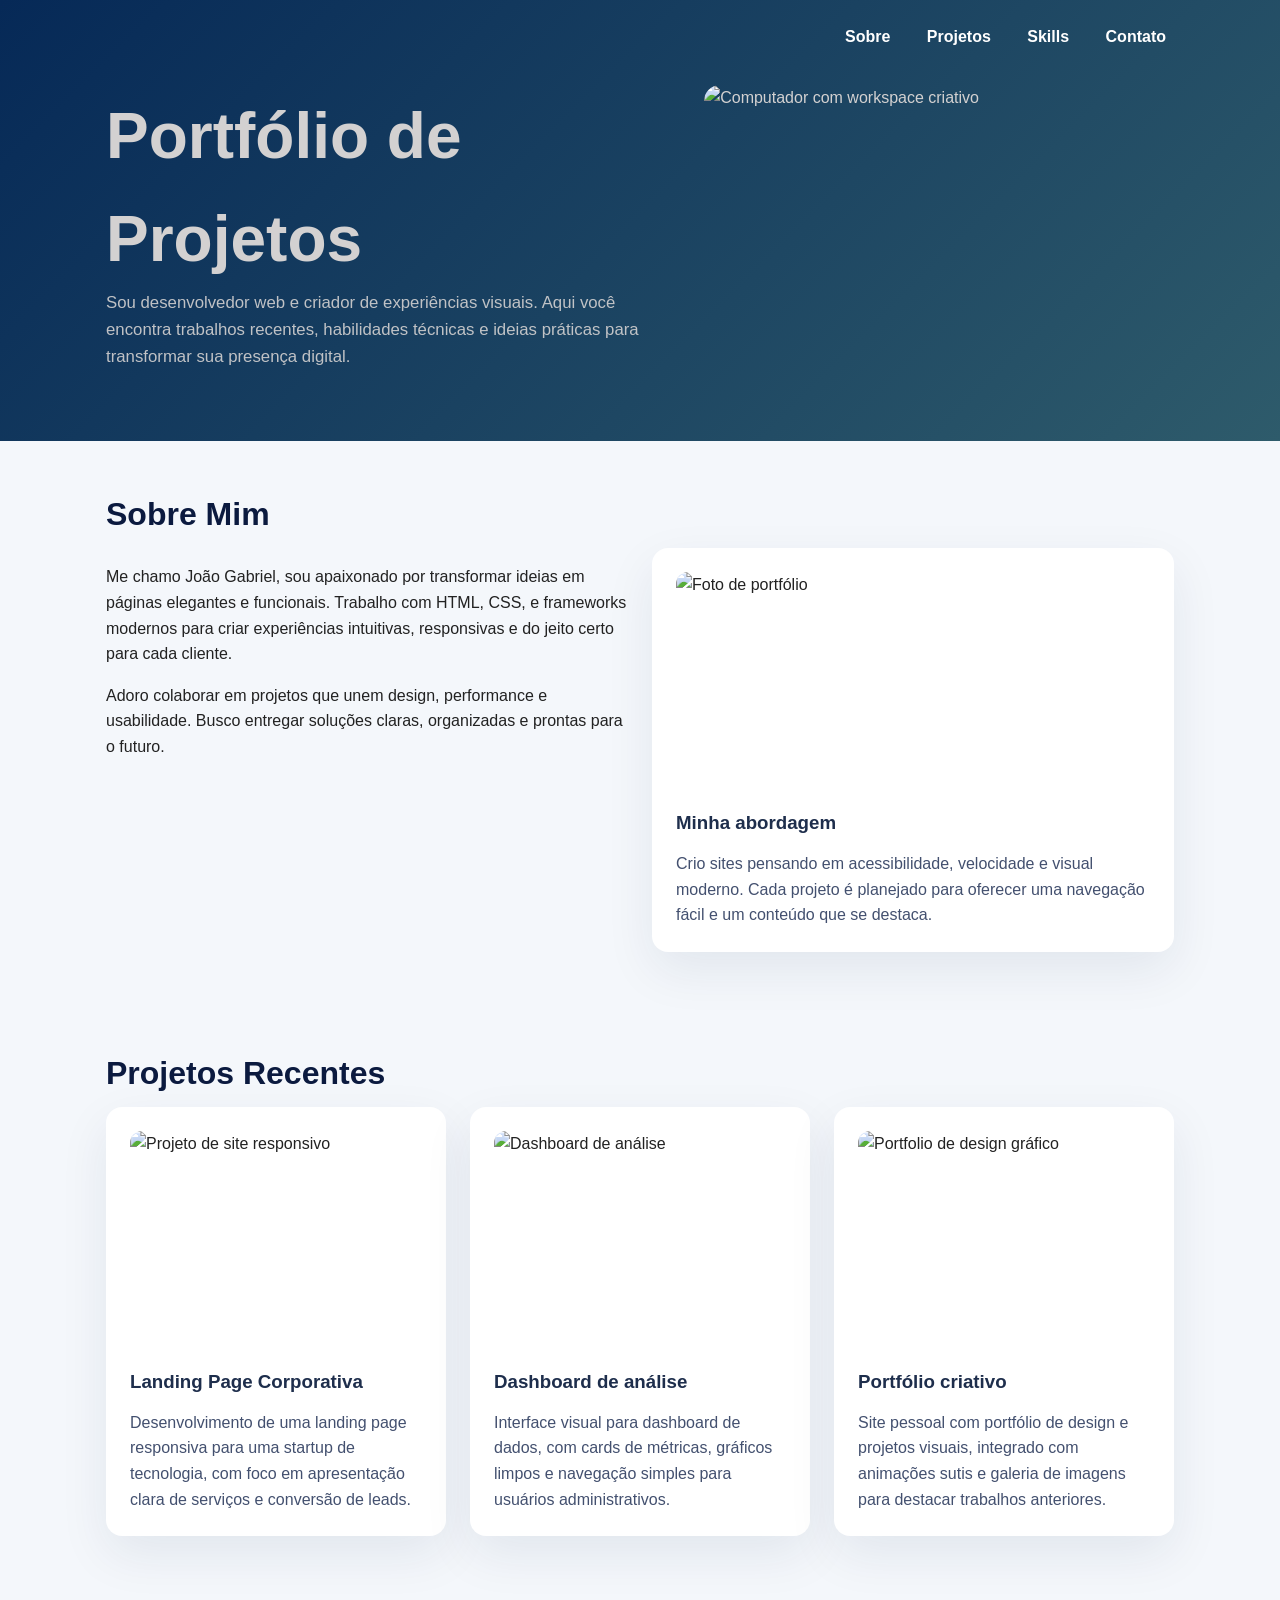
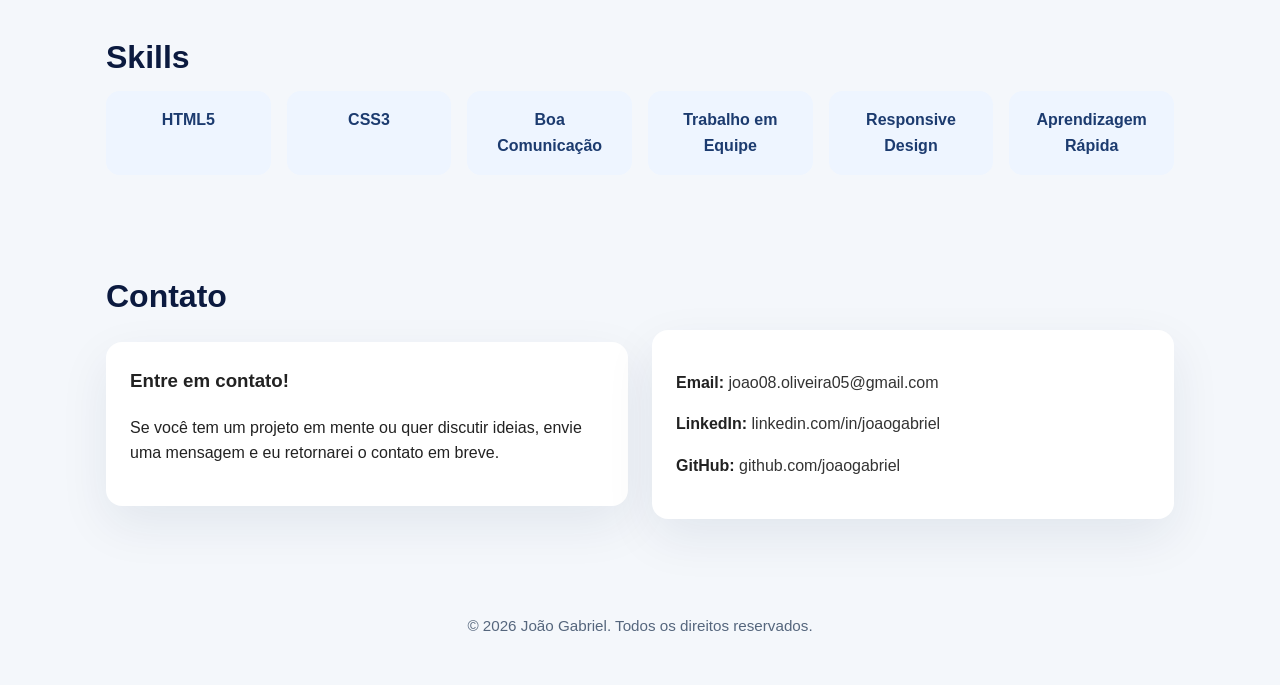
==== index.html @ 68f17720 "first commit" ====
<!DOCTYPE html>
<html lang="pt-BR">
<head>
    <meta charset="UTF-8">
    <meta name="viewport" content="width=device-width, initial-scale=1.0">
    <title>Portfólio | João Gabriel</title>
    <link rel="stylesheet" href="index.css">
</head>
<body>
    <header>
        <div class="container">
            <nav>
                <div>
                    <strong></strong>
                </div>
                <div>
                    <a href="#sobre">Sobre</a>
                    <a href="#projetos">Projetos</a>
                    <a href="#skills">Skills</a>
                    <a href="#contato">Contato</a>
                </div>
            </nav>
            <div class="hero">
                <div>
                    <h1>Portfólio de Projetos</h1>
                    <p> </p>
                    <p> </p>
                    <p>Sou desenvolvedor web e criador de experiências visuais. Aqui você encontra trabalhos recentes, habilidades técnicas e ideias práticas para transformar sua presença digital.</p>
                </div>
                <div class="hero-image">
                    <img src="https://images.unsplash.com/photo-1496307042754-b4aa456c4a2d?auto=format&fit=crop&w=900&q=60" alt="Computador com workspace criativo">
                </div>
            </div>
        </div>
    </header>

    <main class="container">
        <section id="sobre">
            <h2 class="section-title">Sobre Mim</h2>
            <div class="grid" style="grid-template-columns: 1fr 1fr; align-items: left;">
                <div>
                    <p>Me chamo João Gabriel, sou apaixonado por transformar ideias em páginas elegantes e funcionais. Trabalho com HTML, CSS, e frameworks modernos para criar experiências intuitivas, responsivas e do jeito certo para cada cliente.</p>
                    <p>Adoro colaborar em projetos que unem design, performance e usabilidade. Busco entregar soluções claras, organizadas e prontas para o futuro.</p>
                </div>
                <div class="card">
                    <img src="https://images.unsplash.com/photo-1519389950473-47ba0277781c?auto=format&fit=crop&w=900&q=80" alt="Foto de portfólio">
                    <h3>Minha abordagem</h3>
                    <p>Crio sites pensando em acessibilidade, velocidade e visual moderno. Cada projeto é planejado para oferecer uma navegação fácil e um conteúdo que se destaca.</p>
                </div>
            </div>
        </section>

        <section id="projetos">
            <h2 class="section-title">Projetos Recentes</h2>
            <div class="grid" style="grid-template-columns: repeat(auto-fit, minmax(260px, 1fr));">
                <article class="card">
                    <img src="https://images.unsplash.com/photo-1500530855697-b586d89ba3ee?auto=format&fit=crop&w=600&q=60" alt="Projeto de site responsivo">
                    <h3>Landing Page Corporativa</h3>
                    <p>Desenvolvimento de uma landing page responsiva para uma startup de tecnologia, com foco em apresentação clara de serviços e conversão de leads.</p>
                </article>
                <article class="card">
                    <img src="https://images.unsplash.com/photo-1516259762381-22954d7d3ad2?auto=format&fit=crop&w=600&q=60" alt="Dashboard de análise">
                    <h3>Dashboard de análise</h3>
                    <p>Interface visual para dashboard de dados, com cards de métricas, gráficos limpos e navegação simples para usuários administrativos.</p>
                </article>
                <article class="card">
                    <img src="https://images.unsplash.com/photo-1518770660439-4636190af475?auto=format&fit=crop&w=600&q=60" alt="Portfolio de design gráfico">
                    <h3>Portfólio criativo</h3>
                    <p>Site pessoal com portfólio de design e projetos visuais, integrado com animações sutis e galeria de imagens para destacar trabalhos anteriores.</p>
                </article>
            </div>
        </section>

        <section id="skills">
            <h2 class="section-title">Skills</h2>
            <div class="skills-list">
                <div class="skill-item">HTML5</div>
                <div class="skill-item">CSS3</div>
                <div class="skill-item">Boa Comunicação</div>
                <div class="skill-item">Trabalho em Equipe</div>
                <div class="skill-item">Responsive Design</div>
                <div class="skill-item">Aprendizagem Rápida</div>
            </div>
        </section>

        <section id="contato">
            <h2 class="section-title">Contato</h2>
            <div class="contact-card">
                <div>
                    <h3>Entre em contato!</h3>
                    <p>Se você tem um projeto em mente ou quer discutir ideias, envie uma mensagem e eu retornarei o contato em breve.</p>
                </div>
                <div>
                    <p><strong>Email:</strong> <a href="mailto:joao08.oliveira05@gmail.com">joao08.oliveira05@gmail.com</a></p>
                    <p><strong>LinkedIn:</strong> <a href="https://www.linkedin.com/in/joaogabriel" target="_blank">linkedin.com/in/joaogabriel</a></p>
                    <p><strong>GitHub:</strong> <a href="https://github.com/joaogabriel" target="_blank">github.com/joaogabriel</a></p>
                </div>
            </div>
        </section>
    </main>

    <footer>
        <div class="container">
            <p>© 2026 João Gabriel. Todos os direitos reservados.</p>
        </div>
    </footer>
</body>
</html>
---- index.css ----
:root {
    color-scheme: light;
    font-family: 'Segoe UI', Tahoma, Geneva, Verdana, sans-serif;
    color: #222;
    background: #f4f7fb;
}
* {
    box-sizing: border-box;
}
body {
    margin: 0;
    line-height: 1.6;
}
header {
    background: linear-gradient(135deg, #062957 0%, #2e5b6b 100%);
    color: rgb(211, 209, 209);
    padding: 1.5rem 1rem;
}
.container {
    max-width: 1100px;
    margin: 0 auto;
    padding: 0 1rem;
}
nav {
    display: flex;
    justify-content: space-between;
    align-items: center;
    flex-wrap: wrap;
    gap: 1rem;
}
nav a {
    color: white;
    text-decoration: none;
    font-weight: 600;
    margin-left: 1rem;
    padding: 0.25rem 0.5rem;
}

@media (max-width: 760px) {
    nav a {
        margin-left: 0; /* reset for stacked layout */
        padding: 0.15rem 0;
    }
}
.hero {
    display: grid;
    gap: 1.5rem;
    padding: 4ch 0 2rem;
}
.hero h1 {
    margin: 0;
    font-size: clamp(2.5rem, 5vw, 4rem);
    font-family: 'Visage Demolished', sans-serif;
}
.hero p {
    max-width: 680px;
    margin: 0;
    opacity: 0.9;
    font-size: 1.05rem;
}
.hero .hero-image {
    width: 100%;
    border-radius: 1rem;
    overflow: hidden;
    min-height: 300px;
}
.hero img {
    width: 100%;
    display: block;
    object-fit: cover;
    height: 100%;
}
section {
    padding: 3rem 0;
}
.section-title {
    margin: 0 0 0.5rem;
    font-size: 2rem;
    color: #0b1a3f;
}
.grid {
    display: grid;
    gap: 1.5rem;
}
.card {
    background: white;
    border-radius: 1rem;
    box-shadow: 0 18px 50px rgba(15, 40, 75, 0.08);
    padding: 1.5rem;
    display: flex;
    flex-direction: column;
}
.card img {
    width: 100%;
    height: 220px;
    border-radius: 0.75rem;
    margin-bottom: 1rem;
    object-fit: cover;
}
.card h3 {
    margin-top: 0;
    margin-bottom: 0.8rem;
    color: #1e2e4c;
}
.card p {
    margin: 0;
    color: #43506f;
}
.skills-list {
    display: grid;
    grid-template-columns: repeat(auto-fit, minmax(160px, 1fr));
    gap: 1rem;
}
.skill-item {
    background: #eef5ff;
    padding: 1rem;
    border-radius: 0.85rem;
    text-align: center;
    font-weight: 600;
    color: #1c3b6f;
}
.contact-card {
    display: grid;
    grid-template-columns: 1fr 1fr;
    gap: 1.5rem;
    align-items: center;
}
.contact-card div {
    background: white;
    border-radius: 1rem;
    padding: 1.5rem;
    box-shadow: 0 18px 50px rgba(15, 40, 75, 0.08);
}
.contact-card h3 {
    margin-top: 0;
}
footer {
    padding: 2rem 0;
    text-align: center;
    color: #55667d;
    font-size: 0.95rem;
}
@media (min-width: 900px) {
    .hero {
        grid-template-columns: 1.1fr 0.9fr;
        align-items: start;
    }
    .contact-card {
        grid-template-columns: 1fr 1fr;
    }
}
@media (max-width: 760px) {
    nav {
        flex-direction: column;
        align-items: flex-start;
    }
    .contact-card {
        grid-template-columns: 1fr;
    }
}
a {
    text-decoration: none;
    color: #333333;
    transitions: color 0.2s ease;
}
a:hover {
    color: #007acc;
    text-decoration: underline;
}
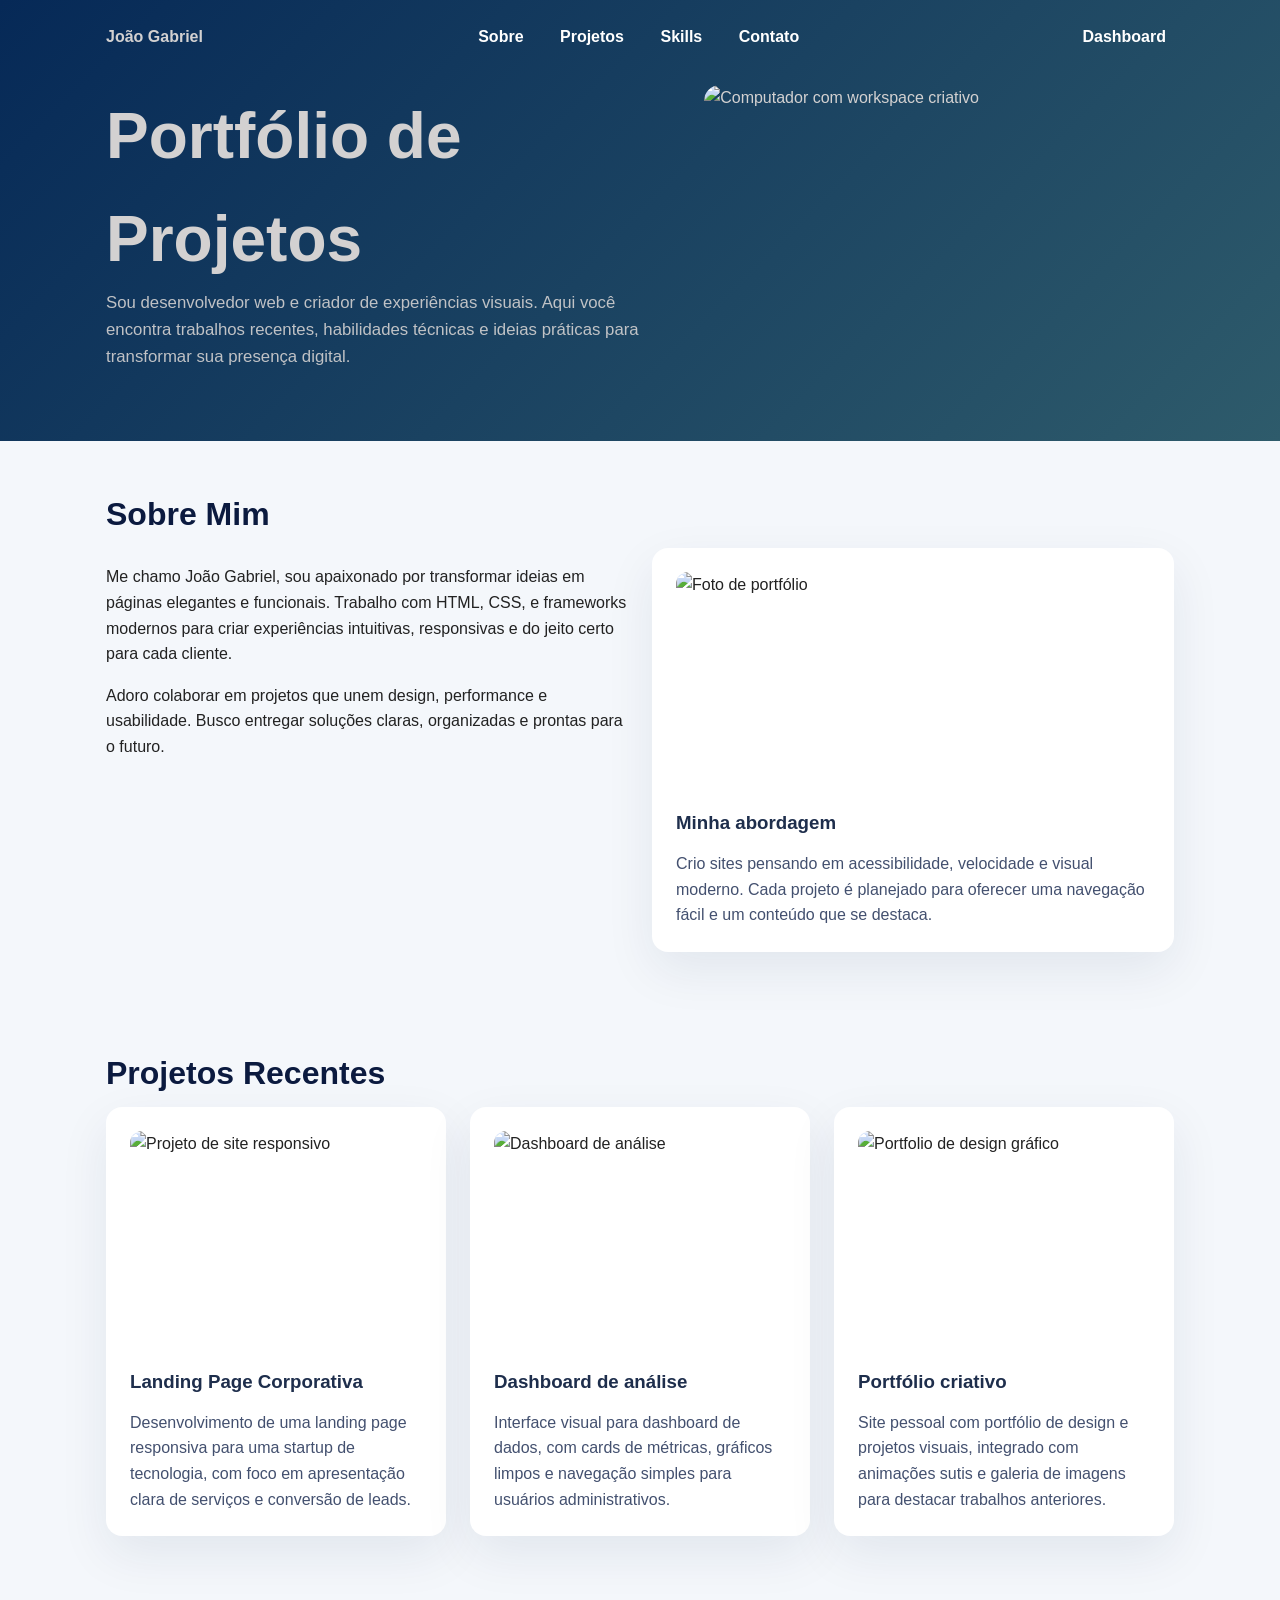
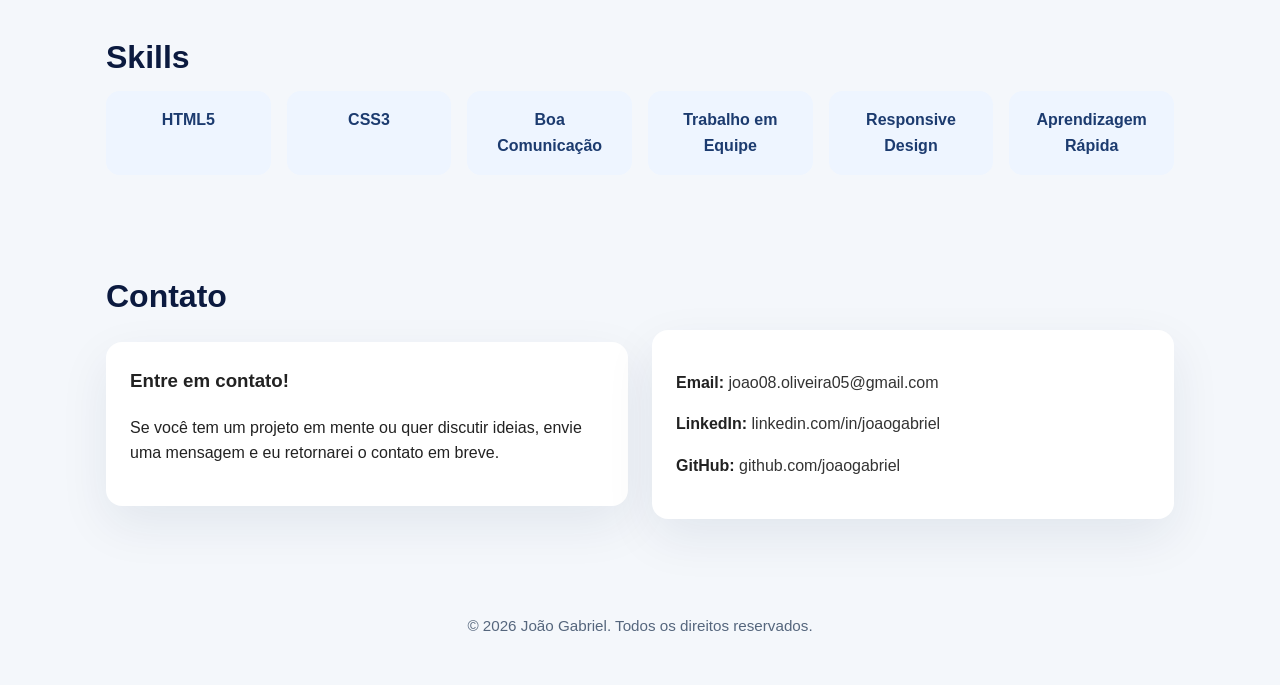
==== commit a91d58bd: "fix: corrigir URL de dados no carregamento do dashboard" ====
--- a/index.html
+++ b/index.html
@@ -1,108 +1,111 @@
-<!DOCTYPE html>
-<html lang="pt-BR">
-<head>
-    <meta charset="UTF-8">
-    <meta name="viewport" content="width=device-width, initial-scale=1.0">
-    <title>Portfólio | João Gabriel</title>
-    <link rel="stylesheet" href="index.css">
-</head>
-<body>
-    <header>
-        <div class="container">
-            <nav>
-                <div>
-                    <strong></strong>
-                </div>
-                <div>
-                    <a href="#sobre">Sobre</a>
-                    <a href="#projetos">Projetos</a>
-                    <a href="#skills">Skills</a>
-                    <a href="#contato">Contato</a>
-                </div>
-            </nav>
-            <div class="hero">
-                <div>
-                    <h1>Portfólio de Projetos</h1>
-                    <p> </p>
-                    <p> </p>
-                    <p>Sou desenvolvedor web e criador de experiências visuais. Aqui você encontra trabalhos recentes, habilidades técnicas e ideias práticas para transformar sua presença digital.</p>
-                </div>
-                <div class="hero-image">
-                    <img src="https://images.unsplash.com/photo-1496307042754-b4aa456c4a2d?auto=format&fit=crop&w=900&q=60" alt="Computador com workspace criativo">
-                </div>
-            </div>
-        </div>
-    </header>
-
-    <main class="container">
-        <section id="sobre">
-            <h2 class="section-title">Sobre Mim</h2>
-            <div class="grid" style="grid-template-columns: 1fr 1fr; align-items: left;">
-                <div>
-                    <p>Me chamo João Gabriel, sou apaixonado por transformar ideias em páginas elegantes e funcionais. Trabalho com HTML, CSS, e frameworks modernos para criar experiências intuitivas, responsivas e do jeito certo para cada cliente.</p>
-                    <p>Adoro colaborar em projetos que unem design, performance e usabilidade. Busco entregar soluções claras, organizadas e prontas para o futuro.</p>
-                </div>
-                <div class="card">
-                    <img src="https://images.unsplash.com/photo-1519389950473-47ba0277781c?auto=format&fit=crop&w=900&q=80" alt="Foto de portfólio">
-                    <h3>Minha abordagem</h3>
-                    <p>Crio sites pensando em acessibilidade, velocidade e visual moderno. Cada projeto é planejado para oferecer uma navegação fácil e um conteúdo que se destaca.</p>
-                </div>
-            </div>
-        </section>
-
-        <section id="projetos">
-            <h2 class="section-title">Projetos Recentes</h2>
-            <div class="grid" style="grid-template-columns: repeat(auto-fit, minmax(260px, 1fr));">
-                <article class="card">
-                    <img src="https://images.unsplash.com/photo-1500530855697-b586d89ba3ee?auto=format&fit=crop&w=600&q=60" alt="Projeto de site responsivo">
-                    <h3>Landing Page Corporativa</h3>
-                    <p>Desenvolvimento de uma landing page responsiva para uma startup de tecnologia, com foco em apresentação clara de serviços e conversão de leads.</p>
-                </article>
-                <article class="card">
-                    <img src="https://images.unsplash.com/photo-1516259762381-22954d7d3ad2?auto=format&fit=crop&w=600&q=60" alt="Dashboard de análise">
-                    <h3>Dashboard de análise</h3>
-                    <p>Interface visual para dashboard de dados, com cards de métricas, gráficos limpos e navegação simples para usuários administrativos.</p>
-                </article>
-                <article class="card">
-                    <img src="https://images.unsplash.com/photo-1518770660439-4636190af475?auto=format&fit=crop&w=600&q=60" alt="Portfolio de design gráfico">
-                    <h3>Portfólio criativo</h3>
-                    <p>Site pessoal com portfólio de design e projetos visuais, integrado com animações sutis e galeria de imagens para destacar trabalhos anteriores.</p>
-                </article>
-            </div>
-        </section>
-
-        <section id="skills">
-            <h2 class="section-title">Skills</h2>
-            <div class="skills-list">
-                <div class="skill-item">HTML5</div>
-                <div class="skill-item">CSS3</div>
-                <div class="skill-item">Boa Comunicação</div>
-                <div class="skill-item">Trabalho em Equipe</div>
-                <div class="skill-item">Responsive Design</div>
-                <div class="skill-item">Aprendizagem Rápida</div>
-            </div>
-        </section>
-
-        <section id="contato">
-            <h2 class="section-title">Contato</h2>
-            <div class="contact-card">
-                <div>
-                    <h3>Entre em contato!</h3>
-                    <p>Se você tem um projeto em mente ou quer discutir ideias, envie uma mensagem e eu retornarei o contato em breve.</p>
-                </div>
-                <div>
-                    <p><strong>Email:</strong> <a href="mailto:joao08.oliveira05@gmail.com">joao08.oliveira05@gmail.com</a></p>
-                    <p><strong>LinkedIn:</strong> <a href="https://www.linkedin.com/in/joaogabriel" target="_blank">linkedin.com/in/joaogabriel</a></p>
-                    <p><strong>GitHub:</strong> <a href="https://github.com/joaogabriel" target="_blank">github.com/joaogabriel</a></p>
-                </div>
-            </div>
-        </section>
-    </main>
-
-    <footer>
-        <div class="container">
-            <p>© 2026 João Gabriel. Todos os direitos reservados.</p>
-        </div>
-    </footer>
-</body>
-</html>+<!DOCTYPE html>
+<html lang="pt-BR">
+<head>
+    <meta charset="UTF-8">
+    <meta name="viewport" content="width=device-width, initial-scale=1.0">
+    <title>Portfólio | João Gabriel</title>
+    <link rel="stylesheet" href="index.css">
+</head>
+<body>
+    <header>
+        <div class="container">
+            <nav>
+                <div>
+                    <strong>João Gabriel</strong>
+                </div>
+                <div>
+                    <a href="#sobre">Sobre</a>
+                    <a href="#projetos">Projetos</a>
+                    <a href="#skills">Skills</a>
+                    <a href="#contato">Contato</a>
+                </div>
+                <div class="nav-action">
+                    <a class="dashboard-btn" href="dashboard/dash.html" target="_blank">Dashboard</a>
+                </div>
+            </nav>
+            <div class="hero">
+                <div>
+                    <h1>Portfólio de Projetos</h1>
+                    <p> </p>
+                    <p> </p>
+                    <p>Sou desenvolvedor web e criador de experiências visuais. Aqui você encontra trabalhos recentes, habilidades técnicas e ideias práticas para transformar sua presença digital.</p>
+                </div>
+                <div class="hero-image">
+                    <img src="https://images.unsplash.com/photo-1496307042754-b4aa456c4a2d?auto=format&fit=crop&w=900&q=60" alt="Computador com workspace criativo">
+                </div>
+            </div>
+        </div>
+    </header>
+
+    <main class="container">
+        <section id="sobre">
+            <h2 class="section-title">Sobre Mim</h2>
+            <div class="grid" style="grid-template-columns: 1fr 1fr; align-items: left;">
+                <div>
+                    <p>Me chamo João Gabriel, sou apaixonado por transformar ideias em páginas elegantes e funcionais. Trabalho com HTML, CSS, e frameworks modernos para criar experiências intuitivas, responsivas e do jeito certo para cada cliente.</p>
+                    <p>Adoro colaborar em projetos que unem design, performance e usabilidade. Busco entregar soluções claras, organizadas e prontas para o futuro.</p>
+                </div>
+                <div class="card">
+                    <img src="https://images.unsplash.com/photo-1519389950473-47ba0277781c?auto=format&fit=crop&w=900&q=80" alt="Foto de portfólio">
+                    <h3>Minha abordagem</h3>
+                    <p>Crio sites pensando em acessibilidade, velocidade e visual moderno. Cada projeto é planejado para oferecer uma navegação fácil e um conteúdo que se destaca.</p>
+                </div>
+            </div>
+        </section>
+
+        <section id="projetos">
+            <h2 class="section-title">Projetos Recentes</h2>
+            <div class="grid" style="grid-template-columns: repeat(auto-fit, minmax(260px, 1fr));">
+                <article class="card">
+                    <img src="https://images.unsplash.com/photo-1500530855697-b586d89ba3ee?auto=format&fit=crop&w=600&q=60" alt="Projeto de site responsivo">
+                    <h3>Landing Page Corporativa</h3>
+                    <p>Desenvolvimento de uma landing page responsiva para uma startup de tecnologia, com foco em apresentação clara de serviços e conversão de leads.</p>
+                </article>
+                <article class="card">
+                    <img src="https://images.unsplash.com/photo-1516259762381-22954d7d3ad2?auto=format&fit=crop&w=600&q=60" alt="Dashboard de análise">
+                    <h3>Dashboard de análise</h3>
+                    <p>Interface visual para dashboard de dados, com cards de métricas, gráficos limpos e navegação simples para usuários administrativos.</p>
+                </article>
+                <article class="card">
+                    <img src="https://images.unsplash.com/photo-1518770660439-4636190af475?auto=format&fit=crop&w=600&q=60" alt="Portfolio de design gráfico">
+                    <h3>Portfólio criativo</h3>
+                    <p>Site pessoal com portfólio de design e projetos visuais, integrado com animações sutis e galeria de imagens para destacar trabalhos anteriores.</p>
+                </article>
+            </div>
+        </section>
+
+        <section id="skills">
+            <h2 class="section-title">Skills</h2>
+            <div class="skills-list">
+                <div class="skill-item">HTML5</div>
+                <div class="skill-item">CSS3</div>
+                <div class="skill-item">Boa Comunicação</div>
+                <div class="skill-item">Trabalho em Equipe</div>
+                <div class="skill-item">Responsive Design</div>
+                <div class="skill-item">Aprendizagem Rápida</div>
+            </div>
+        </section>
+
+        <section id="contato">
+            <h2 class="section-title">Contato</h2>
+            <div class="contact-card">
+                <div>
+                    <h3>Entre em contato!</h3>
+                    <p>Se você tem um projeto em mente ou quer discutir ideias, envie uma mensagem e eu retornarei o contato em breve.</p>
+                </div>
+                <div>
+                    <p><strong>Email:</strong> <a href="mailto:joao08.oliveira05@gmail.com">joao08.oliveira05@gmail.com</a></p>
+                    <p><strong>LinkedIn:</strong> <a href="https://www.linkedin.com/in/joaogabriel" target="_blank">linkedin.com/in/joaogabriel</a></p>
+                    <p><strong>GitHub:</strong> <a href="https://github.com/joaogabriel" target="_blank">github.com/joaogabriel</a></p>
+                </div>
+            </div>
+        </section>
+    </main>
+
+    <footer>
+        <div class="container">
+            <p>© 2026 João Gabriel. Todos os direitos reservados.</p>
+        </div>
+    </footer>
+</body>
+</html>
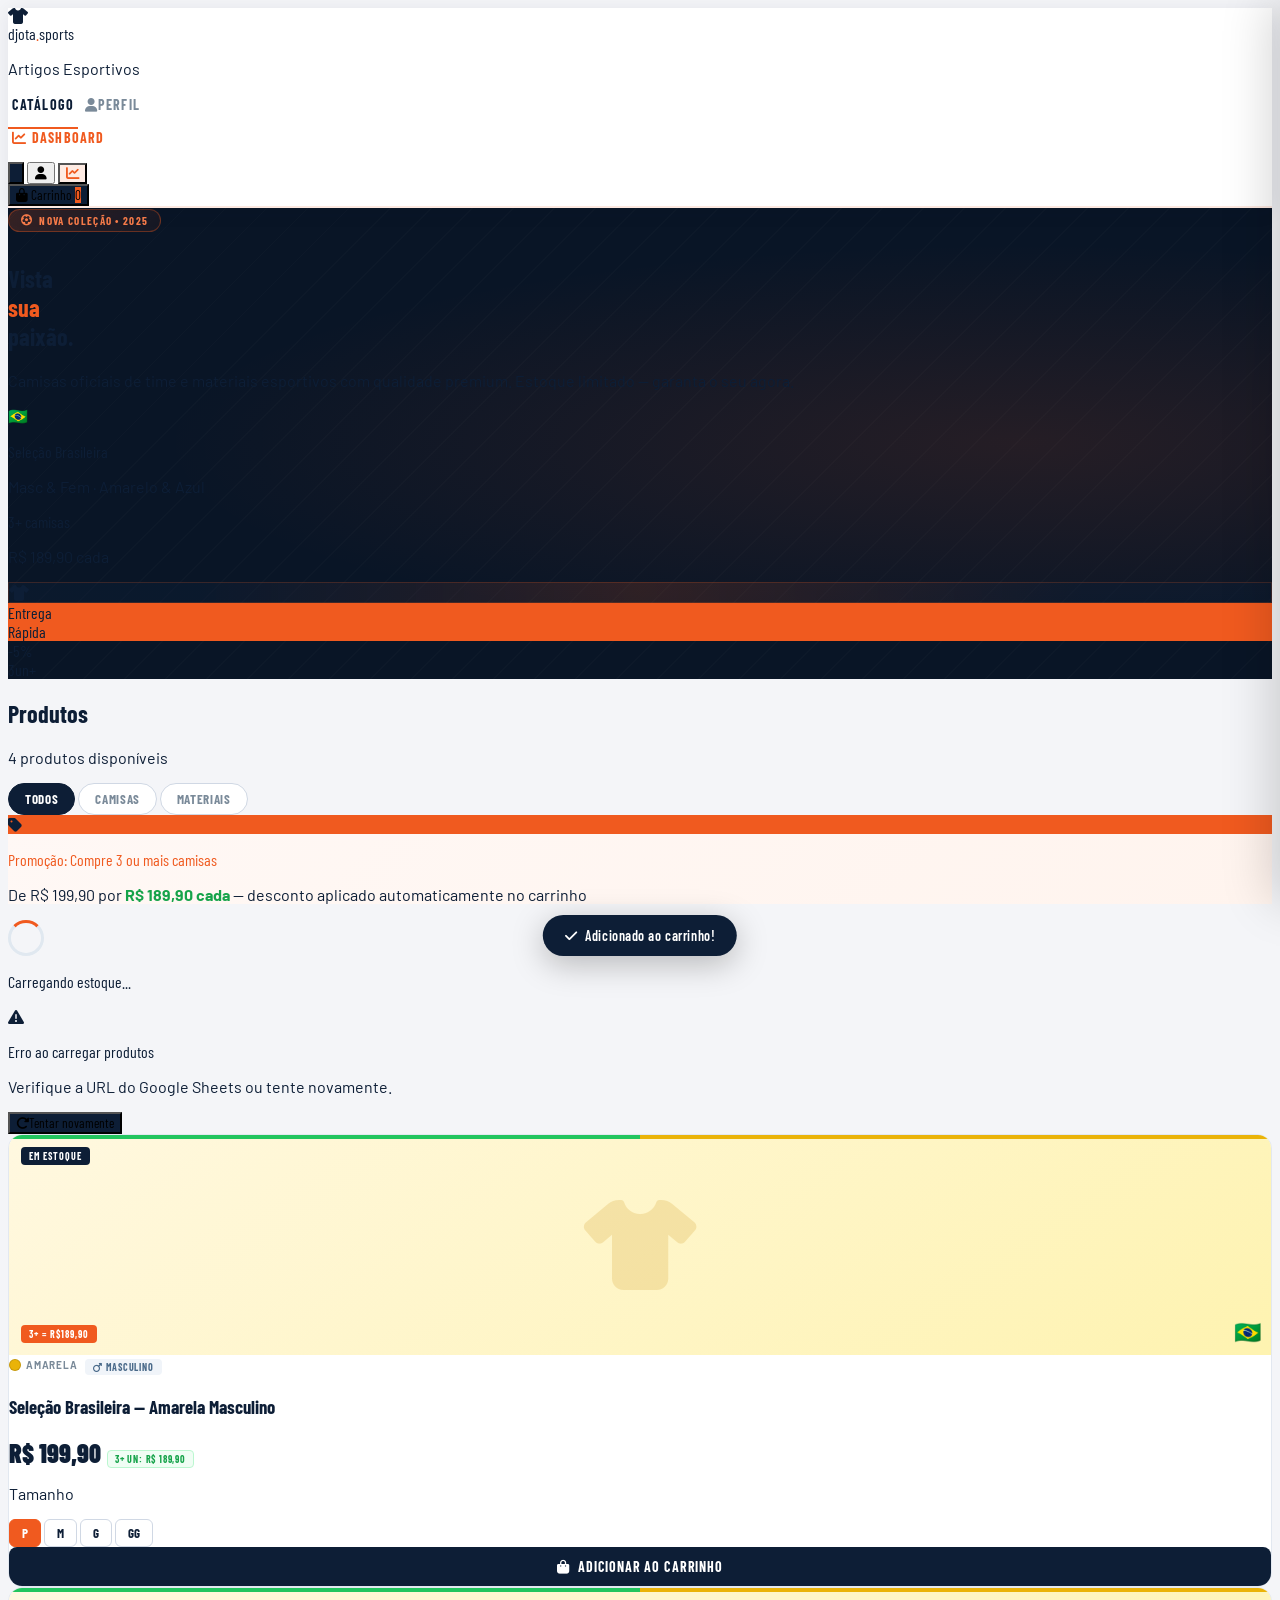
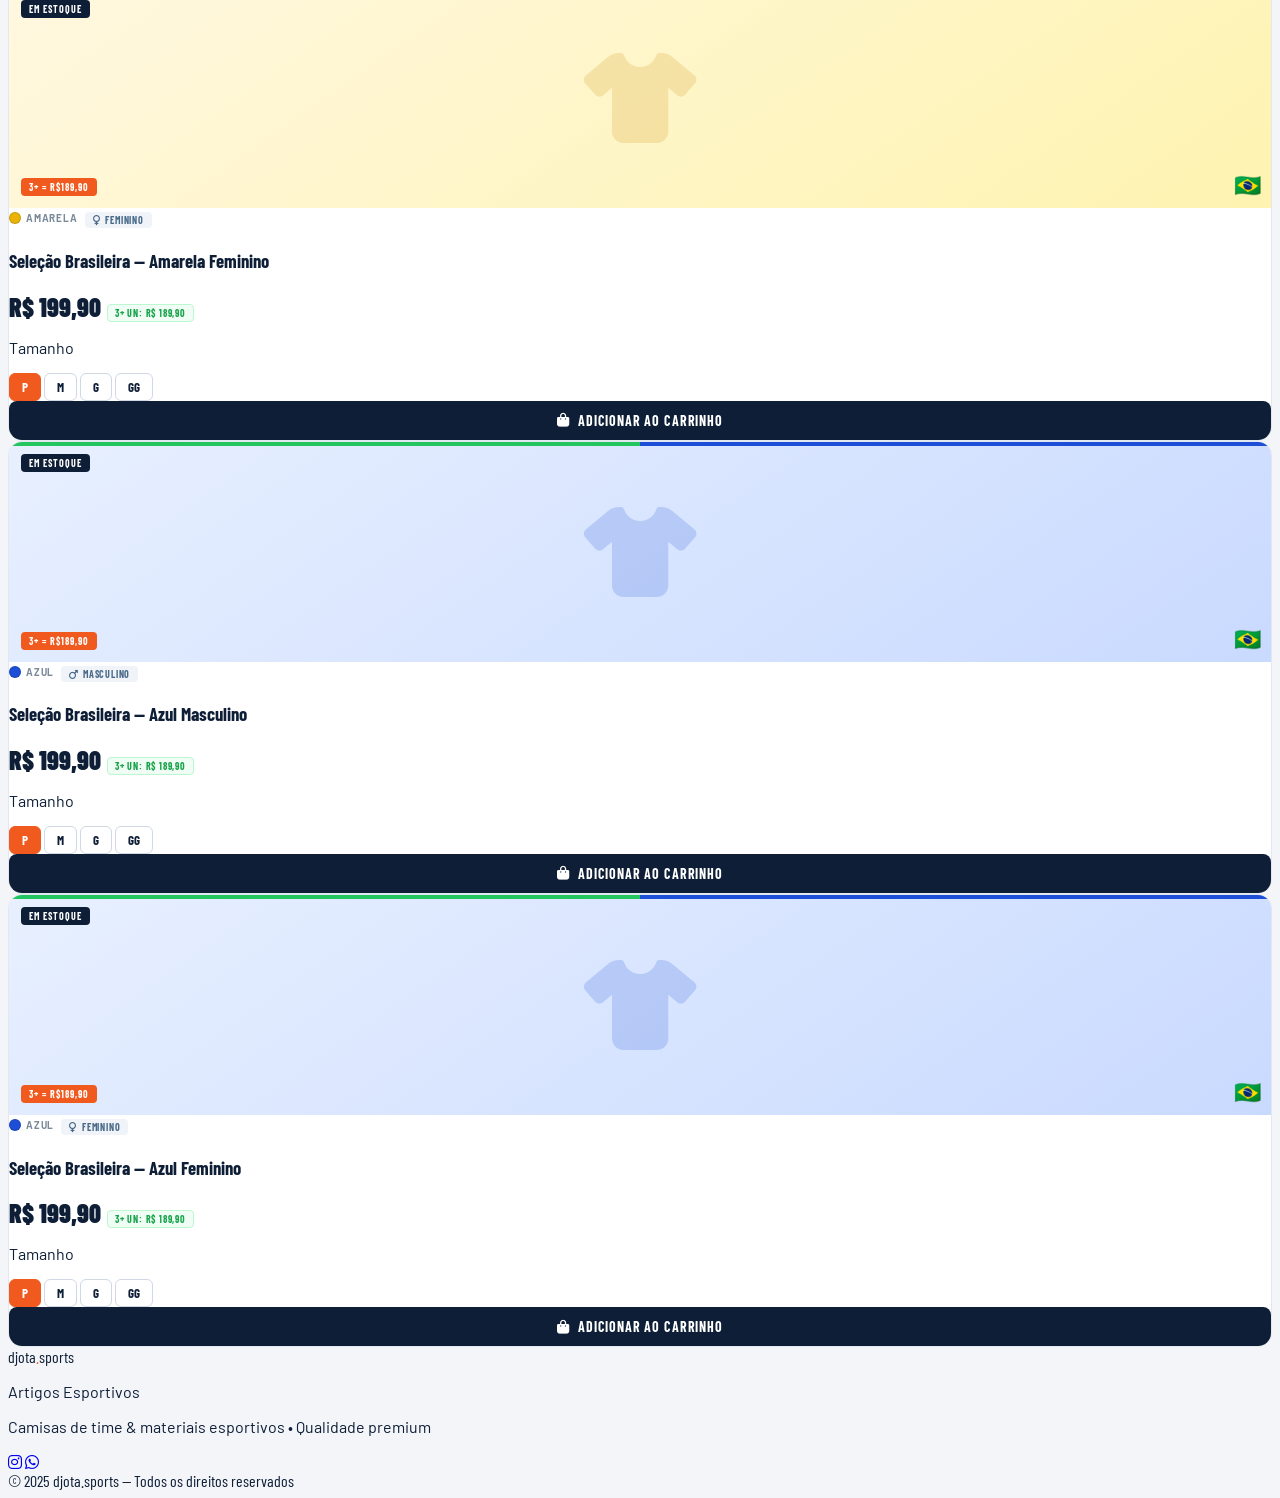
==== commit 3686ddfe: "Refactor code structure for improved readability and maintainability" ====
--- a/index.html
+++ b/index.html
@@ -1,111 +1,1912 @@
 <!DOCTYPE html>
 <html lang="pt-BR">
 <head>
-    <meta charset="UTF-8">
-    <meta name="viewport" content="width=device-width, initial-scale=1.0">
-    <title>Portfólio | João Gabriel</title>
-    <link rel="stylesheet" href="index.css">
+<meta charset="UTF-8">
+<meta name="viewport" content="width=device-width, initial-scale=1.0">
+<title>djota.sports — Camisas & Materiais Esportivos</title>
+
+<!-- ═══ FONTES ═══ -->
+<link href="https://fonts.googleapis.com/css2?family=Barlow+Condensed:wght@400;600;700;800;900&family=Barlow:wght@300;400;500;600&display=swap" rel="stylesheet">
+
+<!-- ═══ ICONS ═══ -->
+<link rel="stylesheet" href="https://cdnjs.cloudflare.com/ajax/libs/font-awesome/6.4.0/css/all.min.css">
+
+<!-- ═══ TAILWIND CDN ═══ -->
+<script src="https://cdn.tailwindcss.com"></script>
+<script>
+  tailwind.config = {
+    theme: {
+      extend: {
+        fontFamily: {
+          display: ['"Barlow Condensed"', 'sans-serif'],
+          body:    ['"Barlow"', 'sans-serif'],
+        },
+        colors: {
+          brand: {
+            50:  '#fff4ee',
+            100: '#ffe4d0',
+            300: '#f9985d',
+            400: '#f47433',
+            500: '#f05a1f',
+            600: '#d94d16',
+            700: '#b83e10',
+            900: '#6a1d08',
+          },
+          navy: {
+            50:  '#f0f4fa',
+            100: '#d5e0f0',
+            500: '#1a3050',
+            700: '#0d1e36',
+            800: '#091526',
+            900: '#060e1a',
+          },
+        }
+      }
+    }
+  }
+</script>
+
+<style>
+/* ══════════════════════════════════════════════
+   CSS BASE
+══════════════════════════════════════════════ */
+*, *::before, *::after { box-sizing: border-box; }
+
+:root {
+  --brand-orange: #f05a1f;
+  --brand-orange-hover: #d94d16;
+  --brand-navy: #0d1e36;
+  --brand-navy-dark: #091526;
+  --brand-navy-light: #1a3050;
+}
+
+body {
+  font-family: 'Barlow', sans-serif;
+  background: #f4f5f8;
+  color: #0d1e36;
+  overflow-x: hidden;
+}
+
+/* ── TYPOGRAPHY ── */
+.font-display { font-family: 'Barlow Condensed', sans-serif; }
+
+/* ── SCROLLBAR ── */
+::-webkit-scrollbar { width: 4px; }
+::-webkit-scrollbar-track { background: #f0f0f0; }
+::-webkit-scrollbar-thumb { background: #ccc; border-radius: 2px; }
+
+/* ══════════════════════════════════════════════
+   NAVBAR
+══════════════════════════════════════════════ */
+#navbar {
+  position: sticky; top: 0; z-index: 100;
+  background: rgba(255,255,255,0.97);
+  backdrop-filter: blur(14px);
+  border-bottom: 2px solid #f05a1f22;
+  box-shadow: 0 2px 20px rgba(13,30,54,0.08);
+}
+
+.nav-tab {
+  position: relative;
+  padding: 0 4px 16px;
+  font-family: 'Barlow Condensed', sans-serif;
+  font-weight: 700;
+  font-size: 14px;
+  letter-spacing: 0.08em;
+  text-transform: uppercase;
+  color: #7a8a99;
+  cursor: pointer;
+  transition: color 0.2s;
+  border: none; background: none;
+}
+.nav-tab::after {
+  content: '';
+  position: absolute; bottom: 0; left: 0; right: 0; height: 2px;
+  background: var(--brand-orange);
+  transform: scaleX(0);
+  transition: transform 0.25s ease;
+}
+.nav-tab.active { color: var(--brand-navy); }
+.nav-tab.active::after { transform: scaleX(1); }
+.nav-tab:hover { color: var(--brand-navy); }
+
+/* Dashboard tab especial */
+.nav-tab-dash {
+  position: relative;
+  padding: 0 4px 16px;
+  font-family: 'Barlow Condensed', sans-serif;
+  font-weight: 700;
+  font-size: 14px;
+  letter-spacing: 0.08em;
+  text-transform: uppercase;
+  color: #f05a1f;
+  cursor: pointer;
+  transition: color 0.2s;
+  border: none; background: none;
+  display: flex; align-items: center; gap: 5px;
+  padding-bottom: 16px;
+}
+.nav-tab-dash:hover { color: #d94d16; }
+
+/* ══════════════════════════════════════════════
+   HERO BANNER
+══════════════════════════════════════════════ */
+.hero-pattern {
+  background-color: var(--brand-navy-dark);
+  background-image:
+    radial-gradient(ellipse at 80% 50%, rgba(240,90,31,0.12) 0%, transparent 60%),
+    repeating-linear-gradient(
+      -45deg,
+      transparent,
+      transparent 28px,
+      rgba(255,255,255,0.015) 28px,
+      rgba(255,255,255,0.015) 29px
+    );
+}
+
+/* ── Brasil badge ── */
+.brasil-badge {
+  display: inline-flex; align-items: center; gap: 6px;
+  padding: 4px 12px;
+  background: linear-gradient(135deg, rgba(240,90,31,0.2), rgba(240,90,31,0.05));
+  border: 1px solid rgba(240,90,31,0.35);
+  border-radius: 30px;
+  font-family: 'Barlow Condensed', sans-serif;
+  font-size: 11px; font-weight: 700; letter-spacing: 0.12em;
+  text-transform: uppercase;
+  color: #f97c4a;
+  margin-bottom: 12px;
+}
+
+/* ══════════════════════════════════════════════
+   PRODUCT CARD
+══════════════════════════════════════════════ */
+.product-card {
+  background: #fff;
+  border: 1px solid #e2e8f0;
+  border-radius: 14px;
+  overflow: hidden;
+  transition: transform 0.22s ease, box-shadow 0.22s ease;
+  cursor: pointer;
+}
+.product-card:hover {
+  transform: translateY(-5px);
+  box-shadow: 0 20px 52px rgba(13,30,54,0.13);
+}
+
+.product-img-wrap {
+  position: relative;
+  height: 220px;
+  display: flex; align-items: center; justify-content: center;
+  overflow: hidden;
+}
+
+/* Cor especial para camisas do Brasil */
+.product-img-wrap.brasil-amarela {
+  background: linear-gradient(145deg, #fff8e0, #fef3b0);
+}
+.product-img-wrap.brasil-azul {
+  background: linear-gradient(145deg, #e8f0ff, #c9daff);
+}
+.product-img-wrap.brasil-amarela .shirt-img-icon { color: #ca8a04; }
+.product-img-wrap.brasil-azul .shirt-img-icon    { color: #1d4ed8; }
+
+.shirt-img-icon {
+  font-size: 90px;
+  opacity: 0.18;
+  transition: transform 0.3s ease, opacity 0.3s ease;
+}
+.product-card:hover .shirt-img-icon {
+  transform: scale(1.09);
+  opacity: 0.26;
+}
+
+/* Faixa verde-amarela do Brasil na parte de cima do card */
+.brasil-stripe {
+  position: absolute; top: 0; left: 0; right: 0; height: 4px;
+}
+.brasil-stripe.amarela {
+  background: linear-gradient(90deg, #22c55e 0%, #22c55e 50%, #eab308 50%, #eab308 100%);
+}
+.brasil-stripe.azul {
+  background: linear-gradient(90deg, #22c55e 0%, #22c55e 50%, #1d4ed8 50%, #1d4ed8 100%);
+}
+
+/* Bandeirinha BR */
+.br-flag {
+  position: absolute; bottom: 10px; right: 10px;
+  font-size: 22px;
+}
+
+.product-badge {
+  position: absolute; top: 12px; left: 12px;
+  background: var(--brand-navy);
+  color: white;
+  font-family: 'Barlow Condensed', sans-serif;
+  font-size: 10px; font-weight: 700; letter-spacing: 0.1em;
+  text-transform: uppercase;
+  padding: 3px 8px; border-radius: 4px;
+}
+.product-badge.sold-out {
+  background: #e5e5e5; color: #888;
+}
+.product-badge.promo {
+  background: var(--brand-orange); color: #fff;
+  top: auto; bottom: 12px; left: 12px;
+}
+
+/* Cor swatch */
+.color-swatch {
+  display: inline-flex; align-items: center; gap: 5px;
+  font-size: 10px; font-weight: 700; letter-spacing: 0.08em;
+  text-transform: uppercase; color: #7a8a99;
+  margin-bottom: 6px;
+}
+.color-dot {
+  width: 12px; height: 12px; border-radius: 50%;
+  border: 1px solid rgba(0,0,0,0.15);
+}
+.color-dot.amarela { background: #eab308; }
+.color-dot.azul    { background: #1d4ed8; }
+
+.gender-badge {
+  display: inline-flex; align-items: center; gap: 4px;
+  padding: 2px 8px; border-radius: 4px;
+  font-family: 'Barlow Condensed', sans-serif;
+  font-size: 10px; font-weight: 700; letter-spacing: 0.08em;
+  text-transform: uppercase;
+  background: #f0f4f9; color: #4a6a8a;
+  margin-left: 4px;
+}
+
+.size-btn {
+  padding: 5px 12px;
+  border: 1px solid #d0d8e4;
+  border-radius: 6px;
+  font-family: 'Barlow Condensed', sans-serif;
+  font-size: 13px; font-weight: 700;
+  cursor: pointer;
+  transition: all 0.15s;
+  background: #fff;
+  color: var(--brand-navy);
+}
+.size-btn:hover:not(:disabled) {
+  border-color: var(--brand-orange);
+  background: var(--brand-orange);
+  color: #fff;
+}
+.size-btn.active {
+  border-color: var(--brand-orange);
+  background: var(--brand-orange);
+  color: #fff;
+}
+.size-btn:disabled {
+  opacity: 0.35;
+  cursor: not-allowed;
+  text-decoration: line-through;
+}
+
+.btn-add-cart {
+  width: 100%;
+  padding: 11px 16px;
+  background: var(--brand-navy);
+  color: white;
+  border: none; border-radius: 8px;
+  font-family: 'Barlow Condensed', sans-serif;
+  font-size: 14px; font-weight: 700; letter-spacing: 0.06em;
+  text-transform: uppercase;
+  cursor: pointer;
+  transition: background 0.2s, transform 0.15s;
+  display: flex; align-items: center; justify-content: center; gap: 8px;
+}
+.btn-add-cart:hover:not(:disabled) {
+  background: var(--brand-orange);
+  transform: translateY(-1px);
+}
+.btn-add-cart:disabled {
+  background: #e5e5e5; color: #aaa; cursor: not-allowed; transform: none;
+}
+
+/* Preço com desconto */
+.preco-promo {
+  display: flex; flex-wrap: wrap; align-items: baseline; gap: 6px;
+}
+.preco-normal { text-decoration: line-through; color: #9aabbc; font-size: 14px; }
+.preco-atual  { font-family: 'Barlow Condensed', sans-serif; font-size: 26px; font-weight: 900; color: var(--brand-navy); }
+.preco-badge  {
+  font-family: 'Barlow Condensed', sans-serif;
+  font-size: 10px; font-weight: 700; letter-spacing: 0.08em;
+  text-transform: uppercase;
+  background: #f0fdf4; color: #16a34a; border: 1px solid #bbf7d0;
+  padding: 2px 7px; border-radius: 4px;
+}
+
+/* ══════════════════════════════════════════════
+   CART SIDEBAR
+══════════════════════════════════════════════ */
+#cart-overlay {
+  position: fixed; inset: 0; z-index: 200;
+  background: rgba(0,0,0,0.5);
+  backdrop-filter: blur(4px);
+  opacity: 0; pointer-events: none;
+  transition: opacity 0.3s;
+}
+#cart-overlay.open { opacity: 1; pointer-events: all; }
+
+#cart-sidebar {
+  position: fixed; top: 0; right: 0; bottom: 0;
+  width: min(420px, 100vw);
+  background: #fff;
+  z-index: 201;
+  transform: translateX(100%);
+  transition: transform 0.35s cubic-bezier(0.4,0,0.2,1);
+  display: flex; flex-direction: column;
+  box-shadow: -8px 0 48px rgba(0,0,0,0.18);
+}
+#cart-sidebar.open { transform: translateX(0); }
+
+.cart-item-row {
+  display: flex; align-items: center; gap: 14px;
+  padding: 16px 0;
+  border-bottom: 1px solid #f0f4f8;
+}
+.cart-item-icon {
+  width: 56px; height: 56px;
+  border-radius: 10px;
+  display: flex; align-items: center; justify-content: center;
+  flex-shrink: 0;
+  font-size: 24px;
+}
+.cart-item-icon.amarela { background: linear-gradient(135deg,#fef9c3,#fef3b0); }
+.cart-item-icon.azul    { background: linear-gradient(135deg,#dbeafe,#c9daff); }
+.cart-item-icon.default { background: linear-gradient(135deg,#f0f4ff,#e8e8ec); }
+
+.qty-btn {
+  width: 28px; height: 28px;
+  border: 1px solid #d0d8e4; border-radius: 6px;
+  background: #fff; cursor: pointer;
+  display: flex; align-items: center; justify-content: center;
+  font-size: 14px; transition: all 0.15s;
+}
+.qty-btn:hover { border-color: var(--brand-orange); background: var(--brand-orange); color: #fff; }
+
+/* Banner de promoção no carrinho */
+#cart-promo-banner {
+  margin: 12px 0 0;
+  padding: 10px 14px;
+  background: linear-gradient(135deg, #fff8f5, #fff4ee);
+  border: 1px solid #f9c5ae;
+  border-radius: 8px;
+  font-family: 'Barlow Condensed', sans-serif;
+  font-size: 13px; font-weight: 700; letter-spacing: 0.04em;
+  text-transform: uppercase; color: var(--brand-orange);
+  display: none;
+  align-items: center; gap: 8px;
+}
+#cart-promo-banner.show { display: flex; }
+
+/* ══════════════════════════════════════════════
+   CHECKOUT MODAL
+══════════════════════════════════════════════ */
+#checkout-modal {
+  position: fixed; inset: 0; z-index: 300;
+  background: rgba(0,0,0,0.6);
+  backdrop-filter: blur(8px);
+  display: flex; align-items: center; justify-content: center;
+  padding: 20px;
+  opacity: 0; pointer-events: none;
+  transition: opacity 0.3s;
+}
+#checkout-modal.open { opacity: 1; pointer-events: all; }
+#checkout-modal .modal-box {
+  background: #fff; border-radius: 16px;
+  width: min(480px, 100%);
+  max-height: 90vh; overflow-y: auto;
+  padding: 32px;
+  transform: translateY(20px);
+  transition: transform 0.3s;
+}
+#checkout-modal.open .modal-box { transform: translateY(0); }
+
+/* ══════════════════════════════════════════════
+   SUCCESS MODAL
+══════════════════════════════════════════════ */
+#success-modal {
+  position: fixed; inset: 0; z-index: 400;
+  background: rgba(0,0,0,0.6);
+  backdrop-filter: blur(8px);
+  display: flex; align-items: center; justify-content: center;
+  padding: 20px;
+  opacity: 0; pointer-events: none;
+  transition: opacity 0.3s;
+}
+#success-modal.open { opacity: 1; pointer-events: all; }
+
+/* ══════════════════════════════════════════════
+   SELLER ACCESS MODAL
+══════════════════════════════════════════════ */
+#seller-modal {
+  position: fixed; inset: 0; z-index: 500;
+  background: rgba(0,0,0,0.65);
+  backdrop-filter: blur(8px);
+  display: flex; align-items: center; justify-content: center;
+  padding: 20px;
+  opacity: 0; pointer-events: none;
+  transition: opacity 0.3s;
+}
+#seller-modal.open { opacity: 1; pointer-events: all; }
+#seller-modal .modal-box {
+  background: var(--brand-navy-dark);
+  border: 1px solid rgba(240,90,31,0.25);
+  border-radius: 18px;
+  width: min(400px, 100%);
+  padding: 36px 32px;
+  transform: translateY(20px);
+  transition: transform 0.3s;
+  text-align: center;
+}
+#seller-modal.open .modal-box { transform: translateY(0); }
+
+/* ══════════════════════════════════════════════
+   TOAST
+══════════════════════════════════════════════ */
+#toast {
+  position: fixed; bottom: 24px; left: 50%;
+  transform: translateX(-50%) translateY(80px);
+  background: var(--brand-navy); color: #fff;
+  padding: 12px 22px; border-radius: 40px;
+  font-family: 'Barlow Condensed', sans-serif;
+  font-size: 14px; font-weight: 600; letter-spacing: 0.04em;
+  z-index: 600;
+  transition: transform 0.3s ease;
+  white-space: nowrap;
+  display: flex; align-items: center; gap: 8px;
+  box-shadow: 0 8px 32px rgba(0,0,0,0.25);
+}
+#toast.show { transform: translateX(-50%) translateY(0); }
+
+/* ══════════════════════════════════════════════
+   LOADER
+══════════════════════════════════════════════ */
+.spinner {
+  width: 36px; height: 36px;
+  border: 3px solid #e0e8f0;
+  border-top-color: var(--brand-orange);
+  border-radius: 50%;
+  animation: spin 0.7s linear infinite;
+}
+@keyframes spin { to { transform: rotate(360deg); } }
+
+/* ══════════════════════════════════════════════
+   SECTIONS
+══════════════════════════════════════════════ */
+.section { display: none; }
+.section.active { display: block; }
+
+/* ══════════════════════════════════════════════
+   FILTRO PILLS
+══════════════════════════════════════════════ */
+.filter-pill {
+  padding: 7px 16px;
+  border: 1px solid #d0d8e4; border-radius: 40px;
+  font-family: 'Barlow Condensed', sans-serif;
+  font-size: 13px; font-weight: 700;
+  cursor: pointer; transition: all 0.15s;
+  background: #fff; color: #7a8a99;
+  letter-spacing: 0.05em; text-transform: uppercase;
+}
+.filter-pill.active {
+  background: var(--brand-navy); border-color: var(--brand-navy); color: #fff;
+}
+.filter-pill:hover:not(.active) { border-color: var(--brand-navy); color: var(--brand-navy); }
+
+/* ══════════════════════════════════════════════
+   PERFIL
+══════════════════════════════════════════════ */
+.order-card {
+  background: #fff; border: 1px solid #e2e8f0;
+  border-radius: 10px; padding: 16px 20px;
+  display: flex; align-items: center; gap: 14px;
+}
+
+/* ══════════════════════════════════════════════
+   INPUT
+══════════════════════════════════════════════ */
+.form-input {
+  width: 100%; padding: 11px 14px;
+  border: 1.5px solid #d0d8e4; border-radius: 8px;
+  font-family: 'Barlow', sans-serif; font-size: 15px;
+  outline: none; transition: border-color 0.2s; background: #fff;
+  color: var(--brand-navy);
+}
+.form-input:focus { border-color: var(--brand-orange); }
+
+/* ══════════════════════════════════════════════
+   PAYMENT OPTION
+══════════════════════════════════════════════ */
+.pay-option {
+  flex: 1; padding: 14px 12px;
+  border: 1.5px solid #d0d8e4; border-radius: 10px;
+  text-align: center; cursor: pointer; transition: all 0.15s;
+  display: flex; flex-direction: column; align-items: center; gap: 6px;
+}
+.pay-option:hover { border-color: var(--brand-orange); }
+.pay-option.active { border-color: var(--brand-orange); background: #fff8f5; }
+.pay-option .pay-icon { font-size: 22px; }
+.pay-option .pay-label {
+  font-family: 'Barlow Condensed', sans-serif;
+  font-size: 13px; font-weight: 700; letter-spacing: 0.05em; text-transform: uppercase;
+}
+
+/* ══════════════════════════════════════════════
+   ANIMATED ENTRANCE
+══════════════════════════════════════════════ */
+@keyframes fadeUp {
+  from { opacity: 0; transform: translateY(16px); }
+  to   { opacity: 1; transform: translateY(0); }
+}
+.animate-enter { animation: fadeUp 0.4s ease both; }
+.animate-enter:nth-child(1) { animation-delay: 0.05s; }
+.animate-enter:nth-child(2) { animation-delay: 0.10s; }
+.animate-enter:nth-child(3) { animation-delay: 0.15s; }
+.animate-enter:nth-child(4) { animation-delay: 0.20s; }
+.animate-enter:nth-child(5) { animation-delay: 0.25s; }
+.animate-enter:nth-child(6) { animation-delay: 0.30s; }
+
+/* ══════════════════════════════════════════════
+   RESPONSIVE
+══════════════════════════════════════════════ */
+@media (max-width: 640px) {
+  .product-img-wrap { height: 175px; }
+  .shirt-img-icon { font-size: 70px; }
+}
+</style>
 </head>
 <body>
-    <header>
-        <div class="container">
-            <nav>
-                <div>
-                    <strong>João Gabriel</strong>
-                </div>
-                <div>
-                    <a href="#sobre">Sobre</a>
-                    <a href="#projetos">Projetos</a>
-                    <a href="#skills">Skills</a>
-                    <a href="#contato">Contato</a>
-                </div>
-                <div class="nav-action">
-                    <a class="dashboard-btn" href="dashboard/dash.html" target="_blank">Dashboard</a>
-                </div>
-            </nav>
-            <div class="hero">
-                <div>
-                    <h1>Portfólio de Projetos</h1>
-                    <p> </p>
-                    <p> </p>
-                    <p>Sou desenvolvedor web e criador de experiências visuais. Aqui você encontra trabalhos recentes, habilidades técnicas e ideias práticas para transformar sua presença digital.</p>
-                </div>
-                <div class="hero-image">
-                    <img src="https://images.unsplash.com/photo-1496307042754-b4aa456c4a2d?auto=format&fit=crop&w=900&q=60" alt="Computador com workspace criativo">
-                </div>
+
+<!-- ═══════════════════════════════════════════════════
+     NAVBAR
+════════════════════════════════════════════════════ -->
+<nav id="navbar">
+  <div class="max-w-6xl mx-auto px-4 sm:px-6">
+    <div class="flex items-center justify-between h-16">
+
+      <!-- LOGO -->
+      <div class="flex items-center gap-3 cursor-pointer" onclick="switchTab('catalog')">
+        <img src="logo_loja.jpg" alt="djota.sports"
+          class="w-10 h-10 rounded-full object-cover border-2"
+          style="border-color: rgba(240,90,31,0.3);"
+          onerror="this.style.display='none'; this.nextElementSibling.style.display='flex';">
+        <!-- Fallback se logo não carregar -->
+        <div style="display:none;" class="w-10 h-10 rounded-full flex items-center justify-center"
+          style="background: var(--brand-navy);">
+          <i class="fa-solid fa-shirt text-white text-sm"></i>
+        </div>
+        <div class="hidden sm:block">
+          <span class="font-display font-black text-xl tracking-widest uppercase"
+            style="color: var(--brand-navy);">djota<span style="color: var(--brand-orange);">.</span>sports</span>
+          <p class="text-[9px] font-bold uppercase tracking-[0.2em] text-gray-400 -mt-0.5">Artigos Esportivos</p>
+        </div>
+      </div>
+
+      <!-- TABS (desktop) -->
+      <div class="hidden sm:flex items-end gap-8 h-16">
+        <button class="nav-tab active" data-tab="catalog" onclick="switchTab('catalog')">
+          <i class="fa-solid fa-grid-2 mr-1.5 text-xs"></i>Catálogo
+        </button>
+        <button class="nav-tab" data-tab="perfil" onclick="switchTab('perfil')">
+          <i class="fa-solid fa-user mr-1.5 text-xs"></i>Perfil
+        </button>
+        <!-- ACESSO AO DASHBOARD (para vendedores) -->
+        <button class="nav-tab-dash" onclick="abrirSellerModal()" title="Área do Vendedor">
+          <i class="fa-solid fa-chart-line text-xs"></i>Dashboard
+        </button>
+      </div>
+
+      <!-- CART BUTTON + MOBILE TABS -->
+      <div class="flex items-center gap-2">
+        <!-- Mobile tabs -->
+        <div class="flex sm:hidden gap-1">
+          <button onclick="switchTab('catalog')"
+            class="text-[10px] font-display font-bold uppercase tracking-widest px-3 py-1.5 rounded-md transition-colors"
+            id="mob-tab-catalog" style="background: var(--brand-navy); color:#fff;">
+            <i class="fa-solid fa-grid-2"></i>
+          </button>
+          <button onclick="switchTab('perfil')"
+            class="text-[10px] font-display font-bold uppercase tracking-widest px-3 py-1.5 rounded-md transition-colors text-[#888]"
+            id="mob-tab-perfil">
+            <i class="fa-solid fa-user"></i>
+          </button>
+          <button onclick="abrirSellerModal()"
+            class="text-[10px] px-2.5 py-1.5 rounded-md transition-colors"
+            style="background: rgba(240,90,31,0.12); color: var(--brand-orange);">
+            <i class="fa-solid fa-chart-line text-[11px]"></i>
+          </button>
+        </div>
+        <!-- Cart -->
+        <button onclick="openCart()"
+          class="relative flex items-center gap-2 text-white px-4 py-2 rounded-lg font-display font-bold text-sm uppercase tracking-wider transition-colors"
+          style="background: var(--brand-navy);"
+          onmouseover="this.style.background='var(--brand-orange)'"
+          onmouseout="this.style.background='var(--brand-navy)'">
+          <i class="fa-solid fa-bag-shopping"></i>
+          <span class="hidden sm:inline">Carrinho</span>
+          <span id="cart-count"
+            class="hidden absolute -top-2 -right-2 w-5 h-5 text-white text-[10px] font-bold rounded-full flex items-center justify-center"
+            style="background: var(--brand-orange);">0
+          </span>
+        </button>
+      </div>
+
+    </div>
+  </div>
+</nav>
+
+<!-- ═══════════════════════════════════════════════════
+     HERO
+════════════════════════════════════════════════════ -->
+<section id="hero-section" class="hero-pattern text-white">
+  <div class="max-w-6xl mx-auto px-4 sm:px-6 py-14 sm:py-20 flex flex-col sm:flex-row items-center gap-8">
+    <div class="flex-1">
+      <div class="brasil-badge mb-1">
+        <i class="fa-solid fa-futbol text-[10px]"></i>
+        Nova Coleção • 2025
+      </div>
+      <h1 class="font-display font-black text-5xl sm:text-7xl leading-none uppercase mb-4">
+        Vista<br>
+        <span style="color: var(--brand-orange);">sua</span><br>
+        paixão.
+      </h1>
+      <p class="text-gray-400 text-base max-w-sm leading-relaxed mb-5">
+        Camisas oficiais de time e materiais esportivos com qualidade premium.
+        Estoque limitado — garanta o seu agora.
+      </p>
+      <!-- Destaque do desconto -->
+      <div class="flex items-center gap-3 flex-wrap">
+        <div class="flex items-center gap-2 bg-white/5 border border-white/10 rounded-lg px-4 py-2.5">
+          <span class="text-2xl">🇧🇷</span>
+          <div>
+            <p class="font-display font-black text-sm uppercase tracking-wider leading-none">Seleção Brasileira</p>
+            <p class="text-gray-400 text-xs mt-0.5">Masc & Fem · Amarelo & Azul</p>
+          </div>
+        </div>
+        <div class="border border-green-500/30 bg-green-500/10 rounded-lg px-4 py-2.5">
+          <p class="font-display font-black text-sm text-green-400 uppercase tracking-wider leading-none">3+ camisas</p>
+          <p class="text-gray-400 text-xs mt-0.5">R$ 189,90 cada</p>
+        </div>
+      </div>
+    </div>
+    <div class="flex-shrink-0 relative">
+      <div class="w-44 h-44 sm:w-60 sm:h-60 rounded-full flex items-center justify-content-center items-center justify-center"
+        style="background: radial-gradient(circle, rgba(240,90,31,0.15) 0%, rgba(13,30,54,0.4) 70%); border: 1px solid rgba(240,90,31,0.2);">
+        <i class="fa-solid fa-shirt text-7xl sm:text-8xl text-white/10"></i>
+      </div>
+      <!-- Badge Entrega Rápida -->
+      <div class="absolute -top-3 -right-3 w-16 h-16 rounded-full flex flex-col items-center justify-center text-center"
+        style="background: var(--brand-orange);">
+        <span class="font-display font-black text-white text-[9px] leading-tight uppercase px-1">Entrega<br>Rápida</span>
+      </div>
+      <!-- Badge desconto -->
+      <div class="absolute -bottom-2 -left-2 bg-green-500 text-white rounded-full w-14 h-14 flex flex-col items-center justify-center text-center">
+        <span class="font-display font-black text-[9px] leading-tight uppercase">-5%<br>3un+</span>
+      </div>
+    </div>
+  </div>
+</section>
+
+<!-- ═══════════════════════════════════════════════════
+     SEÇÃO: CATÁLOGO
+════════════════════════════════════════════════════ -->
+<section id="section-catalog" class="section active">
+  <div class="max-w-6xl mx-auto px-4 sm:px-6 py-10">
+
+    <!-- Filtros + Busca -->
+    <div class="flex flex-col sm:flex-row sm:items-center justify-between gap-4 mb-8">
+      <div>
+        <h2 class="font-display font-black text-3xl uppercase tracking-tight" style="color: var(--brand-navy);">Produtos</h2>
+        <p class="text-gray-500 text-sm mt-0.5" id="product-count">Carregando catálogo...</p>
+      </div>
+      <div class="flex items-center gap-2 flex-wrap">
+        <button class="filter-pill active" data-filter="todos" onclick="setFilter('todos', this)">Todos</button>
+        <button class="filter-pill" data-filter="camisa" onclick="setFilter('camisa', this)">Camisas</button>
+        <button class="filter-pill" data-filter="material" onclick="setFilter('material', this)">Materiais</button>
+      </div>
+    </div>
+
+    <!-- Aviso de desconto para 3+ -->
+    <div class="flex items-center gap-3 mb-6 p-3 rounded-xl border"
+      style="background: linear-gradient(135deg,#fff8f5,#fff4ee); border-color: #f9c5ae;">
+      <div class="w-8 h-8 rounded-full flex items-center justify-center flex-shrink-0"
+        style="background: var(--brand-orange);">
+        <i class="fa-solid fa-tag text-white text-xs"></i>
+      </div>
+      <div>
+        <p class="font-display font-black text-sm uppercase tracking-wide" style="color: var(--brand-orange);">
+          Promoção: Compre 3 ou mais camisas
+        </p>
+        <p class="text-xs text-gray-500">De R$ 199,90 por <strong style="color:#16a34a;">R$ 189,90 cada</strong> — desconto aplicado automaticamente no carrinho</p>
+      </div>
+    </div>
+
+    <!-- Estado: Carregando -->
+    <div id="catalog-loading" class="flex flex-col items-center justify-center py-24 gap-4">
+      <div class="spinner"></div>
+      <p class="font-display font-bold text-gray-400 tracking-widest uppercase text-sm">Carregando estoque...</p>
+    </div>
+
+    <!-- Estado: Erro -->
+    <div id="catalog-error" class="hidden flex flex-col items-center justify-center py-24 gap-4 text-center">
+      <i class="fa-solid fa-triangle-exclamation text-4xl text-amber-400"></i>
+      <p class="font-display font-bold text-xl uppercase tracking-tight">Erro ao carregar produtos</p>
+      <p class="text-gray-500 text-sm max-w-xs">Verifique a URL do Google Sheets ou tente novamente.</p>
+      <button onclick="loadProducts()"
+        class="mt-2 text-white px-6 py-2.5 rounded-lg font-display font-bold text-sm uppercase tracking-wider transition-colors"
+        style="background: var(--brand-navy);"
+        onmouseover="this.style.background='var(--brand-orange)'"
+        onmouseout="this.style.background='var(--brand-navy)'">
+        <i class="fa-solid fa-rotate-right mr-2"></i>Tentar novamente
+      </button>
+    </div>
+
+    <!-- Grade de Produtos -->
+    <div id="product-grid" class="hidden grid grid-cols-1 sm:grid-cols-2 lg:grid-cols-3 gap-6"></div>
+
+  </div>
+</section>
+
+<!-- ═══════════════════════════════════════════════════
+     SEÇÃO: PERFIL
+════════════════════════════════════════════════════ -->
+<section id="section-perfil" class="section">
+  <div class="max-w-6xl mx-auto px-4 sm:px-6 py-10">
+    <h2 class="font-display font-black text-3xl uppercase tracking-tight mb-8" style="color: var(--brand-navy);">Meu Perfil</h2>
+
+    <div class="grid grid-cols-1 lg:grid-cols-3 gap-6">
+
+      <!-- Card Dados do Usuário -->
+      <div class="lg:col-span-1">
+        <div class="bg-white border border-gray-200 rounded-2xl p-6">
+          <div class="flex flex-col items-center text-center mb-6">
+            <div class="w-20 h-20 rounded-full flex items-center justify-center mb-3"
+              style="background: var(--brand-navy);">
+              <i class="fa-solid fa-user text-3xl text-white/60"></i>
             </div>
+            <p class="font-display font-black text-xl uppercase tracking-tight" id="profile-name">Visitante</p>
+            <p class="text-gray-400 text-sm mt-0.5" id="profile-city">—</p>
+          </div>
+          <div class="flex flex-col gap-3">
+            <div>
+              <label class="text-xs font-bold uppercase tracking-widest text-gray-400 block mb-1.5">Nome completo</label>
+              <input type="text" class="form-input" id="input-nome" placeholder="Seu nome" oninput="updateProfile()">
+            </div>
+            <div>
+              <label class="text-xs font-bold uppercase tracking-widest text-gray-400 block mb-1.5">WhatsApp</label>
+              <input type="tel" class="form-input" id="input-whats" placeholder="(00) 00000-0000" maxlength="15" oninput="updateProfile()">
+            </div>
+            <div>
+              <label class="text-xs font-bold uppercase tracking-widest text-gray-400 block mb-1.5">Cidade / Estado</label>
+              <input type="text" class="form-input" id="input-cidade" placeholder="Ex: São Paulo - SP" oninput="updateProfile()">
+            </div>
+            <div>
+              <label class="text-xs font-bold uppercase tracking-widest text-gray-400 block mb-1.5">Endereço de entrega</label>
+              <input type="text" class="form-input" id="input-endereco" placeholder="Rua, número, bairro...">
+            </div>
+            <button onclick="saveProfile()"
+              class="w-full mt-1 text-white py-3 rounded-lg font-display font-bold uppercase tracking-wider text-sm transition-colors"
+              style="background: var(--brand-navy);"
+              onmouseover="this.style.background='var(--brand-orange)'"
+              onmouseout="this.style.background='var(--brand-navy)'">
+              <i class="fa-solid fa-floppy-disk mr-2"></i>Salvar dados
+            </button>
+          </div>
         </div>
-    </header>
-
-    <main class="container">
-        <section id="sobre">
-            <h2 class="section-title">Sobre Mim</h2>
-            <div class="grid" style="grid-template-columns: 1fr 1fr; align-items: left;">
-                <div>
-                    <p>Me chamo João Gabriel, sou apaixonado por transformar ideias em páginas elegantes e funcionais. Trabalho com HTML, CSS, e frameworks modernos para criar experiências intuitivas, responsivas e do jeito certo para cada cliente.</p>
-                    <p>Adoro colaborar em projetos que unem design, performance e usabilidade. Busco entregar soluções claras, organizadas e prontas para o futuro.</p>
-                </div>
-                <div class="card">
-                    <img src="https://images.unsplash.com/photo-1519389950473-47ba0277781c?auto=format&fit=crop&w=900&q=80" alt="Foto de portfólio">
-                    <h3>Minha abordagem</h3>
-                    <p>Crio sites pensando em acessibilidade, velocidade e visual moderno. Cada projeto é planejado para oferecer uma navegação fácil e um conteúdo que se destaca.</p>
-                </div>
+      </div>
+
+      <!-- Histórico + Stats -->
+      <div class="lg:col-span-2">
+        <div class="bg-white border border-gray-200 rounded-2xl p-6">
+          <div class="flex items-center justify-between mb-6">
+            <h3 class="font-display font-black text-xl uppercase tracking-tight">Histórico de Pedidos</h3>
+          </div>
+          <div class="flex flex-col gap-3" id="order-history">
+            <div class="order-card animate-enter">
+              <div class="w-10 h-10 rounded-lg flex items-center justify-center flex-shrink-0"
+                style="background: rgba(240,90,31,0.1);">
+                <i class="fa-solid fa-shirt text-sm" style="color: var(--brand-orange);"></i>
+              </div>
+              <div class="flex-1 min-w-0">
+                <p class="font-bold text-sm">Camisa Seleção Amarela Masc • M</p>
+                <p class="text-gray-400 text-xs mt-0.5">15/05/2025 · 1 unidade · Pix</p>
+              </div>
+              <div class="text-right flex-shrink-0">
+                <p class="font-display font-black text-base">R$ 199,90</p>
+                <span class="inline-block bg-green-50 text-green-700 text-[10px] font-bold uppercase tracking-wider px-2 py-0.5 rounded-full mt-0.5">
+                  <i class="fa-solid fa-check mr-1"></i>Entregue
+                </span>
+              </div>
             </div>
-        </section>
-
-        <section id="projetos">
-            <h2 class="section-title">Projetos Recentes</h2>
-            <div class="grid" style="grid-template-columns: repeat(auto-fit, minmax(260px, 1fr));">
-                <article class="card">
-                    <img src="https://images.unsplash.com/photo-1500530855697-b586d89ba3ee?auto=format&fit=crop&w=600&q=60" alt="Projeto de site responsivo">
-                    <h3>Landing Page Corporativa</h3>
-                    <p>Desenvolvimento de uma landing page responsiva para uma startup de tecnologia, com foco em apresentação clara de serviços e conversão de leads.</p>
-                </article>
-                <article class="card">
-                    <img src="https://images.unsplash.com/photo-1516259762381-22954d7d3ad2?auto=format&fit=crop&w=600&q=60" alt="Dashboard de análise">
-                    <h3>Dashboard de análise</h3>
-                    <p>Interface visual para dashboard de dados, com cards de métricas, gráficos limpos e navegação simples para usuários administrativos.</p>
-                </article>
-                <article class="card">
-                    <img src="https://images.unsplash.com/photo-1518770660439-4636190af475?auto=format&fit=crop&w=600&q=60" alt="Portfolio de design gráfico">
-                    <h3>Portfólio criativo</h3>
-                    <p>Site pessoal com portfólio de design e projetos visuais, integrado com animações sutis e galeria de imagens para destacar trabalhos anteriores.</p>
-                </article>
+            <div class="order-card animate-enter">
+              <div class="w-10 h-10 rounded-lg flex items-center justify-center flex-shrink-0"
+                style="background: rgba(29,78,216,0.1);">
+                <i class="fa-solid fa-shirt text-blue-600 text-sm"></i>
+              </div>
+              <div class="flex-1 min-w-0">
+                <p class="font-bold text-sm">Camisa Seleção Azul Fem • G</p>
+                <p class="text-gray-400 text-xs mt-0.5">02/06/2025 · 3 unidades · Cartão</p>
+              </div>
+              <div class="text-right flex-shrink-0">
+                <p class="font-display font-black text-base">R$ 569,70</p>
+                <span class="inline-block bg-amber-50 text-amber-700 text-[10px] font-bold uppercase tracking-wider px-2 py-0.5 rounded-full mt-0.5">
+                  <i class="fa-solid fa-truck mr-1"></i>A caminho
+                </span>
+              </div>
             </div>
-        </section>
-
-        <section id="skills">
-            <h2 class="section-title">Skills</h2>
-            <div class="skills-list">
-                <div class="skill-item">HTML5</div>
-                <div class="skill-item">CSS3</div>
-                <div class="skill-item">Boa Comunicação</div>
-                <div class="skill-item">Trabalho em Equipe</div>
-                <div class="skill-item">Responsive Design</div>
-                <div class="skill-item">Aprendizagem Rápida</div>
+          </div>
+          <p class="text-center text-gray-300 text-xs mt-6 font-display uppercase tracking-widest">
+            Dados de demonstração • Pedidos reais via WhatsApp
+          </p>
+        </div>
+
+        <div class="grid grid-cols-2 gap-3 mt-4">
+          <div class="bg-white border border-gray-200 rounded-xl p-4 text-center animate-enter">
+            <p class="font-display font-black text-2xl" style="color: var(--brand-navy);">2</p>
+            <p class="text-gray-400 text-xs font-bold uppercase tracking-wider mt-0.5">Pedidos</p>
+          </div>
+          <div class="bg-white border border-gray-200 rounded-xl p-4 text-center animate-enter">
+            <div class="w-6 h-6 bg-green-500 rounded-full flex items-center justify-center mx-auto">
+              <i class="fa-solid fa-check text-white text-xs"></i>
             </div>
-        </section>
-
-        <section id="contato">
-            <h2 class="section-title">Contato</h2>
-            <div class="contact-card">
-                <div>
-                    <h3>Entre em contato!</h3>
-                    <p>Se você tem um projeto em mente ou quer discutir ideias, envie uma mensagem e eu retornarei o contato em breve.</p>
-                </div>
-                <div>
-                    <p><strong>Email:</strong> <a href="mailto:joao08.oliveira05@gmail.com">joao08.oliveira05@gmail.com</a></p>
-                    <p><strong>LinkedIn:</strong> <a href="https://www.linkedin.com/in/joaogabriel" target="_blank">linkedin.com/in/joaogabriel</a></p>
-                    <p><strong>GitHub:</strong> <a href="https://github.com/joaogabriel" target="_blank">github.com/joaogabriel</a></p>
-                </div>
-            </div>
-        </section>
-    </main>
-
-    <footer>
-        <div class="container">
-            <p>© 2026 João Gabriel. Todos os direitos reservados.</p>
+            <p class="text-gray-400 text-xs font-bold uppercase tracking-wider mt-1.5">Ativo</p>
+          </div>
         </div>
-    </footer>
+      </div>
+
+    </div>
+  </div>
+</section>
+
+<!-- ═══════════════════════════════════════════════════
+     CART OVERLAY + SIDEBAR
+════════════════════════════════════════════════════ -->
+<div id="cart-overlay" onclick="closeCart()"></div>
+
+<aside id="cart-sidebar">
+
+  <div class="flex items-center justify-between px-6 py-5 border-b border-gray-100">
+    <div class="flex items-center gap-3">
+      <i class="fa-solid fa-bag-shopping text-lg" style="color: var(--brand-navy);"></i>
+      <span class="font-display font-black text-xl uppercase tracking-tight">Carrinho</span>
+      <span id="cart-badge" class="text-white text-xs font-bold w-5 h-5 rounded-full flex items-center justify-center hidden"
+        style="background: var(--brand-orange);">0</span>
+    </div>
+    <button onclick="closeCart()" class="text-gray-400 hover:text-gray-900 transition-colors text-xl">
+      <i class="fa-solid fa-xmark"></i>
+    </button>
+  </div>
+
+  <div class="flex-1 overflow-y-auto px-6" id="cart-items-container">
+    <!-- Vazio -->
+    <div id="cart-empty" class="flex flex-col items-center justify-center h-full gap-4 text-center py-16">
+      <div class="w-20 h-20 bg-gray-50 rounded-2xl flex items-center justify-center">
+        <i class="fa-solid fa-bag-shopping text-3xl text-gray-200"></i>
+      </div>
+      <div>
+        <p class="font-display font-black text-lg uppercase tracking-tight text-gray-700">Carrinho vazio</p>
+        <p class="text-gray-400 text-sm mt-1">Adicione produtos para começar</p>
+      </div>
+      <button onclick="closeCart()" class="mt-2 border border-gray-200 px-5 py-2.5 rounded-lg font-display font-bold uppercase text-sm tracking-wider hover:border-gray-900 transition-colors">
+        Ver produtos
+      </button>
+    </div>
+
+    <!-- Lista de itens -->
+    <div id="cart-items-list" class="hidden divide-y divide-gray-50 py-2"></div>
+
+    <!-- Banner promo 3+ -->
+    <div id="cart-promo-banner">
+      <i class="fa-solid fa-tag"></i>
+      Desconto 3+ aplicado! R$189,90/camisa
+    </div>
+  </div>
+
+  <!-- Footer do carrinho -->
+  <div id="cart-footer" class="hidden border-t border-gray-100 px-6 py-5 bg-white">
+    <div class="flex justify-between items-center mb-1">
+      <span class="text-gray-500 text-sm">Subtotal</span>
+      <span class="font-bold" id="cart-subtotal">R$ 0,00</span>
+    </div>
+    <div id="cart-discount-row" class="hidden flex justify-between items-center mb-1">
+      <span class="text-green-600 text-sm font-medium">Desconto 3+</span>
+      <span class="text-green-600 font-bold text-sm" id="cart-discount-val">-R$ 0,00</span>
+    </div>
+    <div class="flex justify-between items-center mb-4">
+      <span class="text-gray-500 text-sm">Frete</span>
+      <span class="text-green-600 font-bold text-sm">A combinar</span>
+    </div>
+    <div class="flex justify-between items-center mb-5 pt-3 border-t border-gray-100">
+      <span class="font-display font-black text-lg uppercase tracking-tight">Total</span>
+      <span class="font-display font-black text-2xl" id="cart-total">R$ 0,00</span>
+    </div>
+    <button onclick="openCheckout()"
+      class="w-full text-white py-4 rounded-xl font-display font-black text-base uppercase tracking-wider transition-colors flex items-center justify-center gap-3"
+      style="background: var(--brand-navy);"
+      onmouseover="this.style.background='var(--brand-orange)'"
+      onmouseout="this.style.background='var(--brand-navy)'">
+      <i class="fa-brands fa-whatsapp text-xl"></i>
+      Finalizar pedido
+    </button>
+    <p class="text-center text-gray-400 text-xs mt-3">Pedido confirmado via WhatsApp</p>
+  </div>
+
+</aside>
+
+<!-- ═══════════════════════════════════════════════════
+     CHECKOUT MODAL
+════════════════════════════════════════════════════ -->
+<div id="checkout-modal">
+  <div class="modal-box">
+
+    <div class="flex items-center justify-between mb-6">
+      <h2 class="font-display font-black text-2xl uppercase tracking-tight">Finalizar Pedido</h2>
+      <button onclick="closeCheckout()" class="text-gray-400 hover:text-gray-900 transition-colors text-xl">
+        <i class="fa-solid fa-xmark"></i>
+      </button>
+    </div>
+
+    <div class="mb-6">
+      <p class="font-display font-bold text-xs uppercase tracking-widest text-gray-400 mb-3">Seus dados</p>
+      <div class="flex flex-col gap-3">
+        <div>
+          <label class="text-xs font-bold uppercase tracking-widest text-gray-400 block mb-1.5">Nome completo *</label>
+          <input type="text" class="form-input" id="checkout-nome" placeholder="Seu nome completo">
+        </div>
+        <div>
+          <label class="text-xs font-bold uppercase tracking-widest text-gray-400 block mb-1.5">WhatsApp *</label>
+          <input type="tel" class="form-input" id="checkout-whats" placeholder="(00) 00000-0000" maxlength="15">
+        </div>
+        <div>
+          <label class="text-xs font-bold uppercase tracking-widest text-gray-400 block mb-1.5">Endereço de entrega</label>
+          <input type="text" class="form-input" id="checkout-endereco" placeholder="Rua, número, bairro, cidade">
+        </div>
+      </div>
+    </div>
+
+    <div class="mb-6">
+      <p class="font-display font-bold text-xs uppercase tracking-widest text-gray-400 mb-3">Método de pagamento</p>
+      <div class="flex gap-3">
+        <div class="pay-option active" id="pay-pix" onclick="selectPayment('pix')">
+          <span class="pay-icon">💠</span>
+          <span class="pay-label">Pix</span>
+          <span class="text-[10px] text-gray-400">Aprovação imediata</span>
+        </div>
+        <div class="pay-option" id="pay-cartao" onclick="selectPayment('cartao')">
+          <span class="pay-icon">💳</span>
+          <span class="pay-label">Cartão</span>
+          <span class="text-[10px] text-gray-400">Crédito / Débito</span>
+        </div>
+        <div class="pay-option" id="pay-dinheiro" onclick="selectPayment('dinheiro')">
+          <span class="pay-icon">💵</span>
+          <span class="pay-label">Dinheiro</span>
+          <span class="text-[10px] text-gray-400">Na entrega</span>
+        </div>
+      </div>
+    </div>
+
+    <div class="mb-6 rounded-xl p-4" style="background: #f8f9fb;">
+      <p class="font-display font-bold text-xs uppercase tracking-widest text-gray-400 mb-3">Resumo do pedido</p>
+      <div id="checkout-summary" class="flex flex-col gap-2"></div>
+      <!-- desconto no checkout -->
+      <div id="checkout-discount-row" class="hidden mt-2 flex justify-between items-center text-sm">
+        <span class="text-green-600 font-medium">Desconto 3+ unidades</span>
+        <span class="text-green-600 font-bold" id="checkout-discount-val">-R$ 0,00</span>
+      </div>
+      <div class="border-t border-gray-200 mt-3 pt-3 flex justify-between items-center">
+        <span class="font-display font-black text-base uppercase">Total</span>
+        <span class="font-display font-black text-2xl" id="checkout-total">R$ 0,00</span>
+      </div>
+    </div>
+
+    <button onclick="finalizarPedido()"
+      class="w-full py-4 rounded-xl font-display font-black text-base uppercase tracking-wider transition-colors flex items-center justify-center gap-3 text-white"
+      style="background: #25d366;"
+      onmouseover="this.style.background='#1fbb57'"
+      onmouseout="this.style.background='#25d366'">
+      <i class="fa-brands fa-whatsapp text-2xl"></i>
+      Enviar pedido via WhatsApp
+    </button>
+    <p class="text-center text-gray-400 text-xs mt-3">Você será redirecionado ao WhatsApp com o pedido formatado</p>
+
+  </div>
+</div>
+
+<!-- ═══════════════════════════════════════════════════
+     SUCCESS MODAL
+════════════════════════════════════════════════════ -->
+<div id="success-modal">
+  <div class="bg-white rounded-2xl p-8 max-w-sm w-full text-center mx-4">
+    <div class="w-16 h-16 bg-green-100 rounded-full flex items-center justify-center mx-auto mb-4">
+      <i class="fa-brands fa-whatsapp text-3xl text-green-600"></i>
+    </div>
+    <h3 class="font-display font-black text-2xl uppercase tracking-tight mb-2">Pedido enviado!</h3>
+    <p class="text-gray-500 text-sm leading-relaxed mb-6">
+      Seu pedido foi formatado e o WhatsApp foi aberto. Envie a mensagem ao vendedor para confirmar.
+    </p>
+    <button onclick="closeSuccess()"
+      class="w-full text-white py-3 rounded-lg font-display font-bold uppercase tracking-wider text-sm transition-colors"
+      style="background: var(--brand-navy);"
+      onmouseover="this.style.background='var(--brand-orange)'"
+      onmouseout="this.style.background='var(--brand-navy)'">
+      Continuar comprando
+    </button>
+  </div>
+</div>
+
+<!-- ═══════════════════════════════════════════════════
+     SELLER ACCESS MODAL
+════════════════════════════════════════════════════ -->
+<div id="seller-modal">
+  <div class="modal-box">
+    <div class="w-16 h-16 rounded-full flex items-center justify-center mx-auto mb-5"
+      style="background: linear-gradient(135deg, var(--brand-orange), #b83e10);">
+      <i class="fa-solid fa-chart-line text-white text-2xl"></i>
+    </div>
+    <h2 class="font-display font-black text-2xl uppercase tracking-wider text-white mb-2">Área do Vendedor</h2>
+    <p class="text-gray-400 text-sm leading-relaxed mb-6">
+      Acesse o painel de gestão da loja com controle de estoque, vendas e financeiro em tempo real.
+    </p>
+    <div class="flex flex-col gap-3">
+      <button onclick="irParaDashboard()"
+        class="w-full py-3.5 rounded-xl font-display font-black text-base uppercase tracking-wider text-white transition-all flex items-center justify-center gap-3"
+        style="background: var(--brand-orange);"
+        onmouseover="this.style.background='#d94d16'"
+        onmouseout="this.style.background='var(--brand-orange)'">
+        <i class="fa-solid fa-arrow-right-to-bracket"></i>
+        Entrar no Dashboard
+      </button>
+      <button onclick="fecharSellerModal()"
+        class="w-full py-3 rounded-xl font-display font-bold text-sm uppercase tracking-wider text-gray-400 border border-gray-700 transition-colors hover:text-white">
+        Cancelar
+      </button>
+    </div>
+    <p class="text-gray-600 text-xs mt-5">O acesso é protegido por autenticação Google OAuth.</p>
+  </div>
+</div>
+
+<!-- TOAST -->
+<div id="toast">
+  <i id="toast-icon" class="fa-solid fa-check"></i>
+  <span id="toast-msg">Adicionado ao carrinho!</span>
+</div>
+
+<!-- ═══════════════════════════════════════════════════
+     FOOTER
+════════════════════════════════════════════════════ -->
+<footer class="border-t border-gray-200 mt-16">
+  <div class="max-w-6xl mx-auto px-4 sm:px-6 py-8">
+    <div class="flex flex-col sm:flex-row items-center justify-between gap-4">
+      <div class="flex items-center gap-3">
+        <img src="logo_loja.jpg" alt="djota.sports" class="w-9 h-9 rounded-full object-cover"
+          onerror="this.style.display='none'">
+        <div>
+          <span class="font-display font-black text-lg tracking-widest uppercase"
+            style="color: var(--brand-navy);">djota<span style="color: var(--brand-orange);">.</span>sports</span>
+          <p class="text-[9px] font-bold uppercase tracking-widest text-gray-400">Artigos Esportivos</p>
+        </div>
+      </div>
+      <p class="text-gray-400 text-sm text-center">Camisas de time & materiais esportivos • Qualidade premium</p>
+      <div class="flex items-center gap-4 text-gray-400">
+        <a href="https://www.instagram.com/djota.sports/" target="_blank" rel="noopener" class="hover:text-pink-500 transition-colors text-lg"><i class="fa-brands fa-instagram"></i></a>
+        <a href="https://wa.me/5535988966613" target="_blank" rel="noopener" class="hover:text-green-500 transition-colors text-lg"><i class="fa-brands fa-whatsapp"></i></a>
+      </div>
+    </div>
+    <div class="border-t border-gray-100 mt-6 pt-4 text-center text-gray-300 text-xs font-display uppercase tracking-widest">
+      © 2025 djota.sports — Todos os direitos reservados
+    </div>
+  </div>
+</footer>
+
+<!-- ═══════════════════════════════════════════════════
+     JAVASCRIPT PRINCIPAL
+════════════════════════════════════════════════════ -->
+<script>
+// ╔══════════════════════════════════════════════════════════════╗
+// ║  ⚙️  CONFIGURAÇÕES — EDITE ANTES DE PUBLICAR                ║
+// ╠══════════════════════════════════════════════════════════════╣
+// ║  1. CSV_URL  → Google Sheets publicado como CSV             ║
+// ║  2. WHATSAPP_NUMBER → 55 + DDD + número (só dígitos)        ║
+// ║  3. DASHBOARD_URL → URL do seu dashboard.html              ║
+// ╚══════════════════════════════════════════════════════════════╝
+const CONFIG = {
+  CSV_URL: 'https://docs.google.com/spreadsheets/d/e/2PACX-1vQeziQ2L-3XrZBYmfBkW6KRt8-dby34QEfH88E0pIiTX34h35Vejrp2PHrhua60Pg/pub?gid=1893955553&single=true&output=csv',
+  WHATSAPP_NUMBER: '5535988966613',
+  DASHBOARD_URL:  'dashboard/dash.html',
+  STOCK_START_ROW: 3,
+  STOCK_END_ROW:   12,
+  COL_NOME:     0,
+  COL_TAMANHO:  1,
+  COL_PRECO:    2,
+  COL_COMPRADO: 3,
+  COL_VENDIDO:  4,
+  PRECO_PADRAO: 199.90,
+  MIN_PRECO:    10,    // produtos abaixo desse preço são ignorados (dados de teste)
+  MIN_NOME_LEN: 8,     // nomes muito curtos são ignorados
+};
+
+// ══════════════════════════════════════════════════════════════
+// PRODUTOS ESTÁTICOS — Seleção Brasileira
+// ══════════════════════════════════════════════════════════════
+const BRASIL_PRODUTOS = [
+  {
+    id: 'camisa-brasil-amarela-masc',
+    nome: 'Seleção Brasileira — Amarela Masculino',
+    preco: 199.90,
+    promoPreco: 189.90,
+    sizes: [
+      { tamanho: 'P',  estoque: 10 },
+      { tamanho: 'M',  estoque: 10 },
+      { tamanho: 'G',  estoque: 10 },
+      { tamanho: 'GG', estoque: 10 },
+    ],
+    category: 'camisa',
+    cor: 'amarela',
+    genero: 'Masculino',
+  },
+  {
+    id: 'camisa-brasil-amarela-fem',
+    nome: 'Seleção Brasileira — Amarela Feminino',
+    preco: 199.90,
+    promoPreco: 189.90,
+    sizes: [
+      { tamanho: 'P',  estoque: 10 },
+      { tamanho: 'M',  estoque: 10 },
+      { tamanho: 'G',  estoque: 10 },
+      { tamanho: 'GG', estoque: 10 },
+    ],
+    category: 'camisa',
+    cor: 'amarela',
+    genero: 'Feminino',
+  },
+  {
+    id: 'camisa-brasil-azul-masc',
+    nome: 'Seleção Brasileira — Azul Masculino',
+    preco: 199.90,
+    promoPreco: 189.90,
+    sizes: [
+      { tamanho: 'P',  estoque: 10 },
+      { tamanho: 'M',  estoque: 10 },
+      { tamanho: 'G',  estoque: 10 },
+      { tamanho: 'GG', estoque: 10 },
+    ],
+    category: 'camisa',
+    cor: 'azul',
+    genero: 'Masculino',
+  },
+  {
+    id: 'camisa-brasil-azul-fem',
+    nome: 'Seleção Brasileira — Azul Feminino',
+    preco: 199.90,
+    promoPreco: 189.90,
+    sizes: [
+      { tamanho: 'P',  estoque: 10 },
+      { tamanho: 'M',  estoque: 10 },
+      { tamanho: 'G',  estoque: 10 },
+      { tamanho: 'GG', estoque: 10 },
+    ],
+    category: 'camisa',
+    cor: 'azul',
+    genero: 'Feminino',
+  },
+];
+
+// ══════════════════════════════════════════════════════════════
+// ESTADO GLOBAL
+// ══════════════════════════════════════════════════════════════
+let allProducts      = [];
+let filteredProducts = [];
+let cart             = [];
+let activeFilter     = 'todos';
+let paymentMethod    = 'pix';
+const selectedSizes  = {};
+
+// ══════════════════════════════════════════════════════════════
+// PARSE CSV
+// ══════════════════════════════════════════════════════════════
+function parseCSV(text) {
+  const lines = text.trim().split('\n');
+  return lines.map(line => {
+    const cols = [];
+    let current = '';
+    let inQuotes = false;
+    for (let i = 0; i < line.length; i++) {
+      const ch = line[i];
+      if (ch === '"') { inQuotes = !inQuotes; }
+      else if (ch === ',' && !inQuotes) { cols.push(current.trim()); current = ''; }
+      else { current += ch; }
+    }
+    cols.push(current.trim());
+    return cols;
+  });
+}
+
+// ══════════════════════════════════════════════════════════════
+// CARREGAR PRODUTOS (Google Sheets + produtos estáticos)
+// ══════════════════════════════════════════════════════════════
+async function loadProducts() {
+  const loading = document.getElementById('catalog-loading');
+  const error   = document.getElementById('catalog-error');
+  const grid    = document.getElementById('product-grid');
+
+  loading.classList.remove('hidden');
+  error.classList.add('hidden');
+  grid.classList.add('hidden');
+
+  // Começa com os produtos estáticos da Seleção
+  let sheetProducts = [];
+
+  try {
+    const proxyUrl = `https://corsproxy.io/?${encodeURIComponent(CONFIG.CSV_URL)}`;
+    let response;
+    try {
+      response = await fetch(proxyUrl);
+      if (!response.ok) throw new Error('proxy failed');
+    } catch {
+      response = await fetch(CONFIG.CSV_URL);
+    }
+
+    if (!response.ok) throw new Error(`HTTP ${response.status}`);
+
+    const text   = await response.text();
+    const parsed = parseCSV(text);
+    const stockRows = parsed.slice(CONFIG.STOCK_START_ROW, CONFIG.STOCK_END_ROW + 1);
+    const modelMap  = {};
+
+    stockRows.forEach(row => {
+      if (!row[CONFIG.COL_NOME] || row[CONFIG.COL_NOME] === '') return;
+      const nome    = row[CONFIG.COL_NOME].trim();
+      const tamanho = (row[CONFIG.COL_TAMANHO] || '').trim().toUpperCase();
+      const comprado= parseInt(row[CONFIG.COL_COMPRADO]) || 0;
+      const vendido = parseInt(row[CONFIG.COL_VENDIDO])  || 0;
+      const estoque = Math.max(0, comprado - vendido);
+
+      let preco = CONFIG.PRECO_PADRAO;
+      if (row[CONFIG.COL_PRECO]) {
+        const raw = row[CONFIG.COL_PRECO].replace(/[R$\s]/g,'').replace(',','.');
+        const p   = parseFloat(raw);
+        if (!isNaN(p) && p > 0) preco = p;
+      }
+
+      if (!modelMap[nome]) {
+        modelMap[nome] = {
+          id: slugify(nome),
+          nome,
+          preco,
+          promoPreco: null,
+          sizes: [],
+          category: detectCategory(nome),
+          cor: null,
+          genero: null,
+        };
+      }
+      if (tamanho) modelMap[nome].sizes.push({ tamanho, estoque });
+    });
+
+    sheetProducts = Object.values(modelMap).filter(p => p.nome);
+
+    // Filtrar produtos de teste / dados inválidos da planilha
+    const nomesInvalidos = new Set(['produto', 'teste', 'test', 'azul', 'amarela', 'verde', 'branco', 'preto']);
+    sheetProducts = sheetProducts.filter(p => {
+      const nome = p.nome.toLowerCase().trim();
+      if (p.preco < CONFIG.MIN_PRECO)  return false;
+      if (nome.length < CONFIG.MIN_NOME_LEN) return false;
+      if (nomesInvalidos.has(nome))    return false;
+      return true;
+    });
+  } catch (err) {
+    console.warn('Sheets não disponível, usando apenas produtos estáticos:', err);
+  }
+
+  // Mesclar: produtos da planilha primeiro, depois os estáticos que não
+  // existam na planilha (por ID)
+  const sheetIds = new Set(sheetProducts.map(p => p.id));
+  const staticToAdd = BRASIL_PRODUTOS.filter(p => !sheetIds.has(p.id));
+
+  // Atualizar estoque dos estáticos com dados da planilha se houver correspondência por nome
+  BRASIL_PRODUTOS.forEach(staticP => {
+    const match = sheetProducts.find(sp =>
+      sp.nome.toLowerCase().includes(staticP.id.replace('camisa-brasil-','').replace(/-/g,' '))
+    );
+    if (match) {
+      staticP.sizes = match.sizes;
+    }
+  });
+
+  allProducts      = [...BRASIL_PRODUTOS, ...sheetProducts.filter(p => !p.id.includes('brasil'))];
+  filteredProducts = [...allProducts];
+
+  renderProductGrid(filteredProducts);
+  loading.classList.add('hidden');
+  grid.classList.remove('hidden');
+  document.getElementById('product-count').textContent =
+    `${allProducts.length} produto${allProducts.length !== 1 ? 's' : ''} disponíveis`;
+}
+
+// ══════════════════════════════════════════════════════════════
+// DETECTAR CATEGORIA
+// ══════════════════════════════════════════════════════════════
+function detectCategory(nome) {
+  const lower = nome.toLowerCase();
+  if (lower.includes('camisa') || lower.includes('camiseta') || lower.includes('jersey') || lower.includes('seleção')) return 'camisa';
+  return 'material';
+}
+
+function slugify(str) {
+  return str.toLowerCase()
+    .normalize('NFD').replace(/[\u0300-\u036f]/g,'')
+    .replace(/\s+/g,'-').replace(/[^a-z0-9-]/g,'');
+}
+
+// ══════════════════════════════════════════════════════════════
+// RENDERIZAR GRADE
+// ══════════════════════════════════════════════════════════════
+function renderProductGrid(products) {
+  const grid = document.getElementById('product-grid');
+  if (!products.length) {
+    grid.innerHTML = `
+      <div class="col-span-full flex flex-col items-center justify-center py-20 gap-3 text-center">
+        <i class="fa-solid fa-magnifying-glass text-3xl text-gray-200"></i>
+        <p class="font-display font-black text-xl uppercase tracking-tight text-gray-400">Nenhum produto encontrado</p>
+      </div>`;
+    return;
+  }
+  grid.innerHTML = products.map((p, idx) => renderProductCard(p, idx)).join('');
+  products.forEach(p => {
+    const first = p.sizes.find(s => s.estoque > 0);
+    if (first) selectSize(p.id, first.tamanho);
+  });
+}
+
+function getProductAccent(p) {
+  if (p.cor === 'amarela') return { bg: 'brasil-amarela', icon: 'shirt-img-icon' };
+  if (p.cor === 'azul')    return { bg: 'brasil-azul',    icon: 'shirt-img-icon' };
+  const h = [...(p.nome||'')].reduce((a,c) => a + c.charCodeAt(0), 0);
+  const palettes = [
+    { bg: 'bg-gradient-to-br from-blue-100 to-blue-50',   icon: '#2563eb' },
+    { bg: 'bg-gradient-to-br from-green-100 to-green-50', icon: '#16a34a' },
+    { bg: 'bg-gradient-to-br from-red-100 to-red-50',     icon: '#dc2626' },
+    { bg: 'bg-gradient-to-br from-yellow-100 to-yellow-50',icon:'#ca8a04'},
+    { bg: 'bg-gradient-to-br from-purple-100 to-purple-50',icon:'#9333ea'},
+    { bg: 'bg-gradient-to-br from-orange-100 to-orange-50',icon:'#ea580c'},
+  ];
+  const p_ = palettes[h % palettes.length];
+  return { bgClass: p_.bg, iconColor: p_.icon };
+}
+
+function renderProductCard(p) {
+  const acc         = getProductAccent(p);
+  const allEsgotado = p.sizes.every(s => s.estoque === 0);
+  const isBrasil    = !!p.cor;
+  const precoFmt    = formatCurrency(p.preco);
+  const promoFmt    = p.promoPreco ? formatCurrency(p.promoPreco) : null;
+  const hasSizes    = p.sizes.length > 0;
+
+  const sizesHTML = hasSizes
+    ? p.sizes.map(s => `
+        <button
+          class="size-btn"
+          id="sz-${p.id}-${s.tamanho}"
+          data-product="${p.id}"
+          data-size="${s.tamanho}"
+          onclick="selectSize('${p.id}', '${s.tamanho}')"
+          ${s.estoque === 0 ? 'disabled title="Esgotado"' : ''}
+        >${s.tamanho}</button>`).join('')
+    : '<span class="text-xs text-gray-400 font-bold uppercase tracking-wider">Tamanho único</span>';
+
+  const imgSection = isBrasil
+    ? `<div class="product-img-wrap ${acc.bg}">
+        <div class="brasil-stripe ${p.cor}"></div>
+        <i class="fa-solid fa-shirt shirt-img-icon ${acc.icon}"></i>
+        <span class="br-flag">🇧🇷</span>
+        ${allEsgotado
+          ? '<span class="product-badge sold-out">Esgotado</span>'
+          : '<span class="product-badge">Em estoque</span>'}
+        ${promoFmt ? '<span class="product-badge promo">3+ = R$189,90</span>' : ''}
+      </div>`
+    : `<div class="product-img-wrap ${acc.bgClass || 'bg-gradient-to-br from-blue-50 to-blue-100'}">
+        <i class="fa-solid fa-shirt shirt-img-icon" style="color:${acc.iconColor}"></i>
+        ${allEsgotado
+          ? '<span class="product-badge sold-out">Esgotado</span>'
+          : '<span class="product-badge">Em estoque</span>'}
+      </div>`;
+
+  const precoSection = isBrasil
+    ? `<div class="preco-promo mb-3">
+        <span class="preco-atual">${precoFmt}</span>
+        ${promoFmt ? `<span class="preco-badge">3+ un: ${promoFmt}</span>` : ''}
+      </div>`
+    : `<p class="font-display font-black text-2xl mb-3" style="color: var(--brand-navy);">${precoFmt}</p>`;
+
+  return `
+    <div class="product-card animate-enter" id="card-${p.id}">
+      ${imgSection}
+      <div class="p-4">
+        ${isBrasil ? `
+        <div class="flex items-center gap-2 mb-1">
+          <span class="color-swatch">
+            <span class="color-dot ${p.cor}"></span>${p.cor === 'amarela' ? 'Amarela' : 'Azul'}
+          </span>
+          <span class="gender-badge">
+            <i class="fa-solid fa-${p.genero === 'Feminino' ? 'venus' : 'mars'} text-[9px]"></i>${p.genero}
+          </span>
+        </div>` : `
+        <p class="text-xs font-bold uppercase tracking-widest text-gray-400 mb-1">
+          ${p.category === 'camisa' ? 'Camisa Esportiva' : 'Material Esportivo'}
+        </p>`}
+        <h3 class="font-display font-black text-lg leading-tight uppercase tracking-tight mb-1">${escHtml(p.nome)}</h3>
+        ${precoSection}
+        ${hasSizes ? `
+        <div class="mb-4">
+          <p class="text-[10px] font-bold uppercase tracking-widest text-gray-400 mb-2">Tamanho</p>
+          <div class="flex flex-wrap gap-1.5">${sizesHTML}</div>
+        </div>` : ''}
+        <button
+          id="btn-${p.id}"
+          onclick="addToCart('${p.id}')"
+          class="btn-add-cart"
+          ${allEsgotado ? 'disabled' : ''}>
+          ${allEsgotado
+            ? '<i class="fa-solid fa-ban"></i> Esgotado'
+            : '<i class="fa-solid fa-bag-shopping"></i> Adicionar ao carrinho'}
+        </button>
+      </div>
+    </div>`;
+}
+
+// ══════════════════════════════════════════════════════════════
+// SELEÇÃO DE TAMANHO
+// ══════════════════════════════════════════════════════════════
+function selectSize(productId, tamanho) {
+  selectedSizes[productId] = tamanho;
+  const product = allProducts.find(p => p.id === productId);
+  if (!product) return;
+  product.sizes.forEach(s => {
+    const btn = document.getElementById(`sz-${productId}-${s.tamanho}`);
+    if (btn) btn.classList.toggle('active', s.tamanho === tamanho);
+  });
+}
+
+// ══════════════════════════════════════════════════════════════
+// FILTROS
+// ══════════════════════════════════════════════════════════════
+function setFilter(filter, el) {
+  activeFilter = filter;
+  document.querySelectorAll('.filter-pill').forEach(btn => btn.classList.remove('active'));
+  el.classList.add('active');
+  filteredProducts = filter === 'todos'
+    ? [...allProducts]
+    : allProducts.filter(p => p.category === filter);
+  const grid = document.getElementById('product-grid');
+  grid.classList.remove('hidden');
+  renderProductGrid(filteredProducts);
+  document.getElementById('product-count').textContent =
+    `${filteredProducts.length} produto${filteredProducts.length !== 1 ? 's' : ''} encontrado${filteredProducts.length !== 1 ? 's' : ''}`;
+}
+
+// ══════════════════════════════════════════════════════════════
+// CARRINHO + BULK PRICING
+// ══════════════════════════════════════════════════════════════
+function totalQtyNoCarrinho() {
+  return cart.reduce((sum, item) => sum + item.qty, 0);
+}
+
+function precoEfetivo(item) {
+  // Aplica preço de promoção se tem 3 ou mais itens no total
+  if (item.promoPreco && totalQtyNoCarrinho() >= 3) return item.promoPreco;
+  return item.preco;
+}
+
+function cartTotal() {
+  const total3plus = totalQtyNoCarrinho() >= 3;
+  return cart.reduce((sum, item) => {
+    const price = (item.promoPreco && total3plus) ? item.promoPreco : item.preco;
+    return sum + price * item.qty;
+  }, 0);
+}
+
+function cartSubtotalSemDesconto() {
+  return cart.reduce((sum, item) => sum + item.preco * item.qty, 0);
+}
+
+function addToCart(productId) {
+  const product = allProducts.find(p => p.id === productId);
+  if (!product) return;
+
+  const tamanho = selectedSizes[productId];
+  if (product.sizes.length > 0 && !tamanho) {
+    showToast('Selecione um tamanho', 'warning');
+    return;
+  }
+
+  const sizeInfo = product.sizes.find(s => s.tamanho === tamanho);
+  if (sizeInfo && sizeInfo.estoque === 0) {
+    showToast('Tamanho esgotado', 'error');
+    return;
+  }
+
+  const key      = `${productId}-${tamanho || 'unico'}`;
+  const existing = cart.find(item => item.key === key);
+
+  if (existing) {
+    const maxQty = sizeInfo ? sizeInfo.estoque : 99;
+    if (existing.qty >= maxQty) { showToast('Estoque insuficiente', 'error'); return; }
+    existing.qty++;
+  } else {
+    cart.push({
+      key,
+      productId,
+      nome:      product.nome,
+      tamanho:   tamanho || 'Único',
+      preco:     product.preco,
+      promoPreco:product.promoPreco || null,
+      qty:       1,
+      cor:       product.cor || null,
+    });
+  }
+
+  updateCartUI();
+
+  const totalNow = totalQtyNoCarrinho();
+  if (totalNow === 3 && cart.some(i => i.promoPreco)) {
+    showToast('🎉 Desconto 3+ ativado! R$189,90/camisa', 'success');
+  } else {
+    showToast(`${product.nome} adicionado!`, 'success');
+  }
+}
+
+function removeFromCart(key) {
+  cart = cart.filter(item => item.key !== key);
+  updateCartUI();
+  renderCartItems();
+}
+
+function changeQty(key, delta) {
+  const item = cart.find(i => i.key === key);
+  if (!item) return;
+  item.qty = Math.max(1, item.qty + delta);
+  updateCartUI();
+  renderCartItems();
+}
+
+function updateCartUI() {
+  const total = cart.reduce((sum, i) => sum + i.qty, 0);
+  const countEl = document.getElementById('cart-count');
+  const badgeEl = document.getElementById('cart-badge');
+
+  if (total > 0) {
+    countEl.textContent = total;
+    countEl.classList.remove('hidden');
+    badgeEl.textContent = total;
+    badgeEl.classList.remove('hidden');
+  } else {
+    countEl.classList.add('hidden');
+    badgeEl.classList.add('hidden');
+  }
+
+  const subtotalSem = cartSubtotalSemDesconto();
+  const totalCom    = cartTotal();
+  const desconto    = subtotalSem - totalCom;
+  const has3plus    = totalQtyNoCarrinho() >= 3 && desconto > 0;
+
+  document.getElementById('cart-subtotal').textContent = formatCurrency(subtotalSem);
+  document.getElementById('cart-total').textContent    = formatCurrency(totalCom);
+
+  const discountRow = document.getElementById('cart-discount-row');
+  const discountVal = document.getElementById('cart-discount-val');
+  if (has3plus) {
+    discountRow.classList.remove('hidden');
+    discountVal.textContent = `-${formatCurrency(desconto)}`;
+  } else {
+    discountRow.classList.add('hidden');
+  }
+
+  // Banner promo
+  const banner = document.getElementById('cart-promo-banner');
+  if (has3plus) banner.classList.add('show');
+  else           banner.classList.remove('show');
+}
+
+function renderCartItems() {
+  const listEl  = document.getElementById('cart-items-list');
+  const emptyEl = document.getElementById('cart-empty');
+  const footerEl= document.getElementById('cart-footer');
+
+  if (!cart.length) {
+    listEl.classList.add('hidden');
+    emptyEl.classList.remove('hidden');
+    footerEl.classList.add('hidden');
+    return;
+  }
+
+  emptyEl.classList.add('hidden');
+  listEl.classList.remove('hidden');
+  footerEl.classList.remove('hidden');
+
+  const total3plus = totalQtyNoCarrinho() >= 3;
+
+  listEl.innerHTML = cart.map(item => {
+    const iconClass = item.cor === 'amarela' ? 'amarela' : item.cor === 'azul' ? 'azul' : 'default';
+    const icon      = item.cor === 'amarela' ? '🟡' : item.cor === 'azul' ? '🔵' : '👕';
+    const precoUnit = (item.promoPreco && total3plus) ? item.promoPreco : item.preco;
+    const isDesc    = item.promoPreco && total3plus && item.promoPreco < item.preco;
+    return `
+      <div class="cart-item-row">
+        <div class="cart-item-icon ${iconClass}">${icon}</div>
+        <div class="flex-1 min-w-0">
+          <p class="font-bold text-sm leading-tight">${escHtml(item.nome)}</p>
+          <p class="text-gray-400 text-xs mt-0.5">${escHtml(item.tamanho)}</p>
+          ${isDesc ? `<p class="text-green-600 text-[10px] font-bold uppercase mt-0.5">Desconto 3+</p>` : ''}
+          <p class="font-display font-black text-base mt-0.5">${formatCurrency(precoUnit)}</p>
+        </div>
+        <div class="flex flex-col items-end gap-2">
+          <button onclick="removeFromCart('${item.key}')" class="text-gray-300 hover:text-red-500 transition-colors text-xs">
+            <i class="fa-solid fa-trash"></i>
+          </button>
+          <div class="flex items-center gap-1">
+            <button class="qty-btn" onclick="changeQty('${item.key}', -1)">−</button>
+            <span class="w-6 text-center font-bold text-sm">${item.qty}</span>
+            <button class="qty-btn" onclick="changeQty('${item.key}', 1)">+</button>
+          </div>
+        </div>
+      </div>`;
+  }).join('');
+}
+
+// ══════════════════════════════════════════════════════════════
+// ABRIR / FECHAR CARRINHO
+// ══════════════════════════════════════════════════════════════
+function openCart() {
+  renderCartItems();
+  document.getElementById('cart-overlay').classList.add('open');
+  document.getElementById('cart-sidebar').classList.add('open');
+  document.body.style.overflow = 'hidden';
+}
+
+function closeCart() {
+  document.getElementById('cart-overlay').classList.remove('open');
+  document.getElementById('cart-sidebar').classList.remove('open');
+  document.body.style.overflow = '';
+}
+
+// ══════════════════════════════════════════════════════════════
+// CHECKOUT
+// ══════════════════════════════════════════════════════════════
+function openCheckout() {
+  if (!cart.length) { showToast('Carrinho vazio', 'warning'); return; }
+  closeCart();
+
+  const nome  = document.getElementById('input-nome').value;
+  const whats = document.getElementById('input-whats').value;
+  const end   = document.getElementById('input-endereco').value;
+  if (nome)  document.getElementById('checkout-nome').value     = nome;
+  if (whats) document.getElementById('checkout-whats').value    = whats;
+  if (end)   document.getElementById('checkout-endereco').value = end;
+
+  renderCheckoutSummary();
+  document.getElementById('checkout-modal').classList.add('open');
+  document.body.style.overflow = 'hidden';
+}
+
+function closeCheckout() {
+  document.getElementById('checkout-modal').classList.remove('open');
+  document.body.style.overflow = '';
+}
+
+function renderCheckoutSummary() {
+  const summaryEl   = document.getElementById('checkout-summary');
+  const total3plus  = totalQtyNoCarrinho() >= 3;
+  const subtotalSem = cartSubtotalSemDesconto();
+  const totalCom    = cartTotal();
+  const desconto    = subtotalSem - totalCom;
+
+  summaryEl.innerHTML = cart.map(item => {
+    const precoUnit = (item.promoPreco && total3plus) ? item.promoPreco : item.preco;
+    return `
+      <div class="flex justify-between items-center text-sm">
+        <div>
+          <span class="font-bold">${escHtml(item.nome)}</span>
+          <span class="text-gray-400"> · ${escHtml(item.tamanho)} · ${item.qty}x</span>
+        </div>
+        <span class="font-bold">${formatCurrency(precoUnit * item.qty)}</span>
+      </div>`;
+  }).join('');
+
+  const discountRow = document.getElementById('checkout-discount-row');
+  const discountVal = document.getElementById('checkout-discount-val');
+  if (desconto > 0) {
+    discountRow.classList.remove('hidden');
+    discountVal.textContent = `-${formatCurrency(desconto)}`;
+  } else {
+    discountRow.classList.add('hidden');
+  }
+
+  document.getElementById('checkout-total').textContent = formatCurrency(totalCom);
+}
+
+function selectPayment(method) {
+  paymentMethod = method;
+  ['pix','cartao','dinheiro'].forEach(m => {
+    document.getElementById(`pay-${m}`).classList.toggle('active', m === method);
+  });
+}
+
+function finalizarPedido() {
+  const nome     = document.getElementById('checkout-nome').value.trim();
+  const whats    = document.getElementById('checkout-whats').value.trim();
+  const endereco = document.getElementById('checkout-endereco').value.trim();
+
+  if (!nome)  { showToast('Informe seu nome completo', 'error'); document.getElementById('checkout-nome').focus(); return; }
+  if (!whats) { showToast('Informe seu WhatsApp', 'error'); document.getElementById('checkout-whats').focus(); return; }
+
+  const payLabel   = { pix:'Pix', cartao:'Cartão', dinheiro:'Dinheiro' }[paymentMethod];
+  const dataHora   = new Date().toLocaleString('pt-BR');
+  const total3plus = totalQtyNoCarrinho() >= 3;
+  const totalCom   = cartTotal();
+  const subtotalSem= cartSubtotalSemDesconto();
+  const desconto   = subtotalSem - totalCom;
+
+  let msg = `🛍️ *NOVO PEDIDO — djota.sports*\n`;
+  msg += `─────────────────────────\n`;
+  msg += `👤 *Cliente:* ${nome}\n`;
+  msg += `📱 *WhatsApp:* ${whats}\n`;
+  if (endereco) msg += `📍 *Endereço:* ${endereco}\n`;
+  msg += `📅 *Data:* ${dataHora}\n`;
+  msg += `─────────────────────────\n`;
+  msg += `🛒 *ITENS DO PEDIDO:*\n\n`;
+
+  cart.forEach((item, i) => {
+    const precoUnit = (item.promoPreco && total3plus) ? item.promoPreco : item.preco;
+    msg += `${i+1}. ${item.nome}\n`;
+    msg += `   Tamanho: ${item.tamanho} | Qtd: ${item.qty}x | ${formatCurrency(precoUnit)} un.\n`;
+    msg += `   Subtotal: ${formatCurrency(precoUnit * item.qty)}\n\n`;
+  });
+
+  msg += `─────────────────────────\n`;
+  if (desconto > 0) msg += `🏷️ *Desconto 3+ unidades: -${formatCurrency(desconto)}*\n`;
+  msg += `💰 *TOTAL: ${formatCurrency(totalCom)}*\n`;
+  msg += `💳 *Pagamento:* ${payLabel}\n`;
+  msg += `─────────────────────────\n`;
+  msg += `✅ Aguardo confirmação para separar o pedido!`;
+
+  const encoded = encodeURIComponent(msg);
+  window.open(`https://wa.me/${CONFIG.WHATSAPP_NUMBER}?text=${encoded}`, '_blank');
+
+  cart = [];
+  updateCartUI();
+  closeCheckout();
+  document.getElementById('success-modal').classList.add('open');
+}
+
+function closeSuccess() {
+  document.getElementById('success-modal').classList.remove('open');
+  document.body.style.overflow = '';
+  switchTab('catalog');
+}
+
+// ══════════════════════════════════════════════════════════════
+// SELLER MODAL (acesso ao dashboard)
+// ══════════════════════════════════════════════════════════════
+function abrirSellerModal() {
+  document.getElementById('seller-modal').classList.add('open');
+  document.body.style.overflow = 'hidden';
+}
+
+function fecharSellerModal() {
+  document.getElementById('seller-modal').classList.remove('open');
+  document.body.style.overflow = '';
+}
+
+function irParaDashboard() {
+  window.location.href = CONFIG.DASHBOARD_URL;
+}
+
+// Fechar modal ao clicar fora
+document.getElementById('seller-modal').addEventListener('click', function(e) {
+  if (e.target === this) fecharSellerModal();
+});
+
+// ══════════════════════════════════════════════════════════════
+// NAVEGAÇÃO ENTRE SEÇÕES
+// ══════════════════════════════════════════════════════════════
+function switchTab(tab) {
+  document.getElementById('section-catalog').classList.toggle('active', tab === 'catalog');
+  document.getElementById('section-perfil').classList.toggle('active', tab === 'perfil');
+  document.getElementById('hero-section').style.display = tab === 'catalog' ? '' : 'none';
+
+  document.querySelectorAll('.nav-tab').forEach(btn => {
+    btn.classList.toggle('active', btn.dataset.tab === tab);
+  });
+
+  const navy = getComputedStyle(document.documentElement).getPropertyValue('--brand-navy').trim() || '#0d1e36';
+  ['catalog','perfil'].forEach(t => {
+    const el = document.getElementById(`mob-tab-${t}`);
+    if (!el) return;
+    if (t === tab) { el.style.background = navy; el.style.color = '#fff'; }
+    else           { el.style.background = ''; el.style.color = '#888'; }
+  });
+
+  window.scrollTo({ top: 0, behavior: 'smooth' });
+}
+
+// ══════════════════════════════════════════════════════════════
+// PERFIL
+// ══════════════════════════════════════════════════════════════
+function updateProfile() {
+  const nome   = document.getElementById('input-nome').value;
+  const cidade = document.getElementById('input-cidade').value;
+  document.getElementById('profile-name').textContent = nome   || 'Visitante';
+  document.getElementById('profile-city').textContent = cidade || '—';
+}
+
+function saveProfile() {
+  const nome = document.getElementById('input-nome').value.trim();
+  if (!nome) { showToast('Informe seu nome', 'error'); return; }
+  localStorage.setItem('djota_profile', JSON.stringify({
+    nome,
+    whats:    document.getElementById('input-whats').value,
+    cidade:   document.getElementById('input-cidade').value,
+    endereco: document.getElementById('input-endereco').value,
+  }));
+  showToast('Dados salvos com sucesso!', 'success');
+}
+
+function loadProfile() {
+  try {
+    const saved = localStorage.getItem('djota_profile');
+    if (!saved) return;
+    const data = JSON.parse(saved);
+    if (data.nome)     document.getElementById('input-nome').value     = data.nome;
+    if (data.whats)    document.getElementById('input-whats').value    = data.whats;
+    if (data.cidade)   document.getElementById('input-cidade').value   = data.cidade;
+    if (data.endereco) document.getElementById('input-endereco').value = data.endereco;
+    updateProfile();
+  } catch(e) { /* ignorar */ }
+}
+
+// ══════════════════════════════════════════════════════════════
+// UTILITÁRIOS
+// ══════════════════════════════════════════════════════════════
+function formatCurrency(value) {
+  return value.toLocaleString('pt-BR', { style: 'currency', currency: 'BRL' });
+}
+
+function escHtml(str) {
+  return String(str || '')
+    .replace(/&/g,'&amp;').replace(/</g,'&lt;').replace(/>/g,'&gt;')
+    .replace(/"/g,'&quot;').replace(/'/g,'&#39;');
+}
+
+let toastTimer;
+function showToast(msg, type = 'success') {
+  const toast  = document.getElementById('toast');
+  const iconEl = document.getElementById('toast-icon');
+  const msgEl  = document.getElementById('toast-msg');
+  const icons  = { success: 'fa-check', error: 'fa-circle-xmark', warning: 'fa-triangle-exclamation' };
+  const colors = { success: '#0d1e36', error: '#dc2626', warning: '#d97706' };
+
+  iconEl.className = `fa-solid ${icons[type] || icons.success}`;
+  toast.style.background = colors[type] || colors.success;
+  msgEl.textContent = msg;
+  toast.classList.add('show');
+  clearTimeout(toastTimer);
+  toastTimer = setTimeout(() => toast.classList.remove('show'), 3000);
+}
+
+// ══════════════════════════════════════════════════════════════
+// INIT
+// ══════════════════════════════════════════════════════════════
+document.addEventListener('DOMContentLoaded', () => {
+  loadProfile();
+  loadProducts();
+});
+</script>
 </body>
-</html>
+</html>
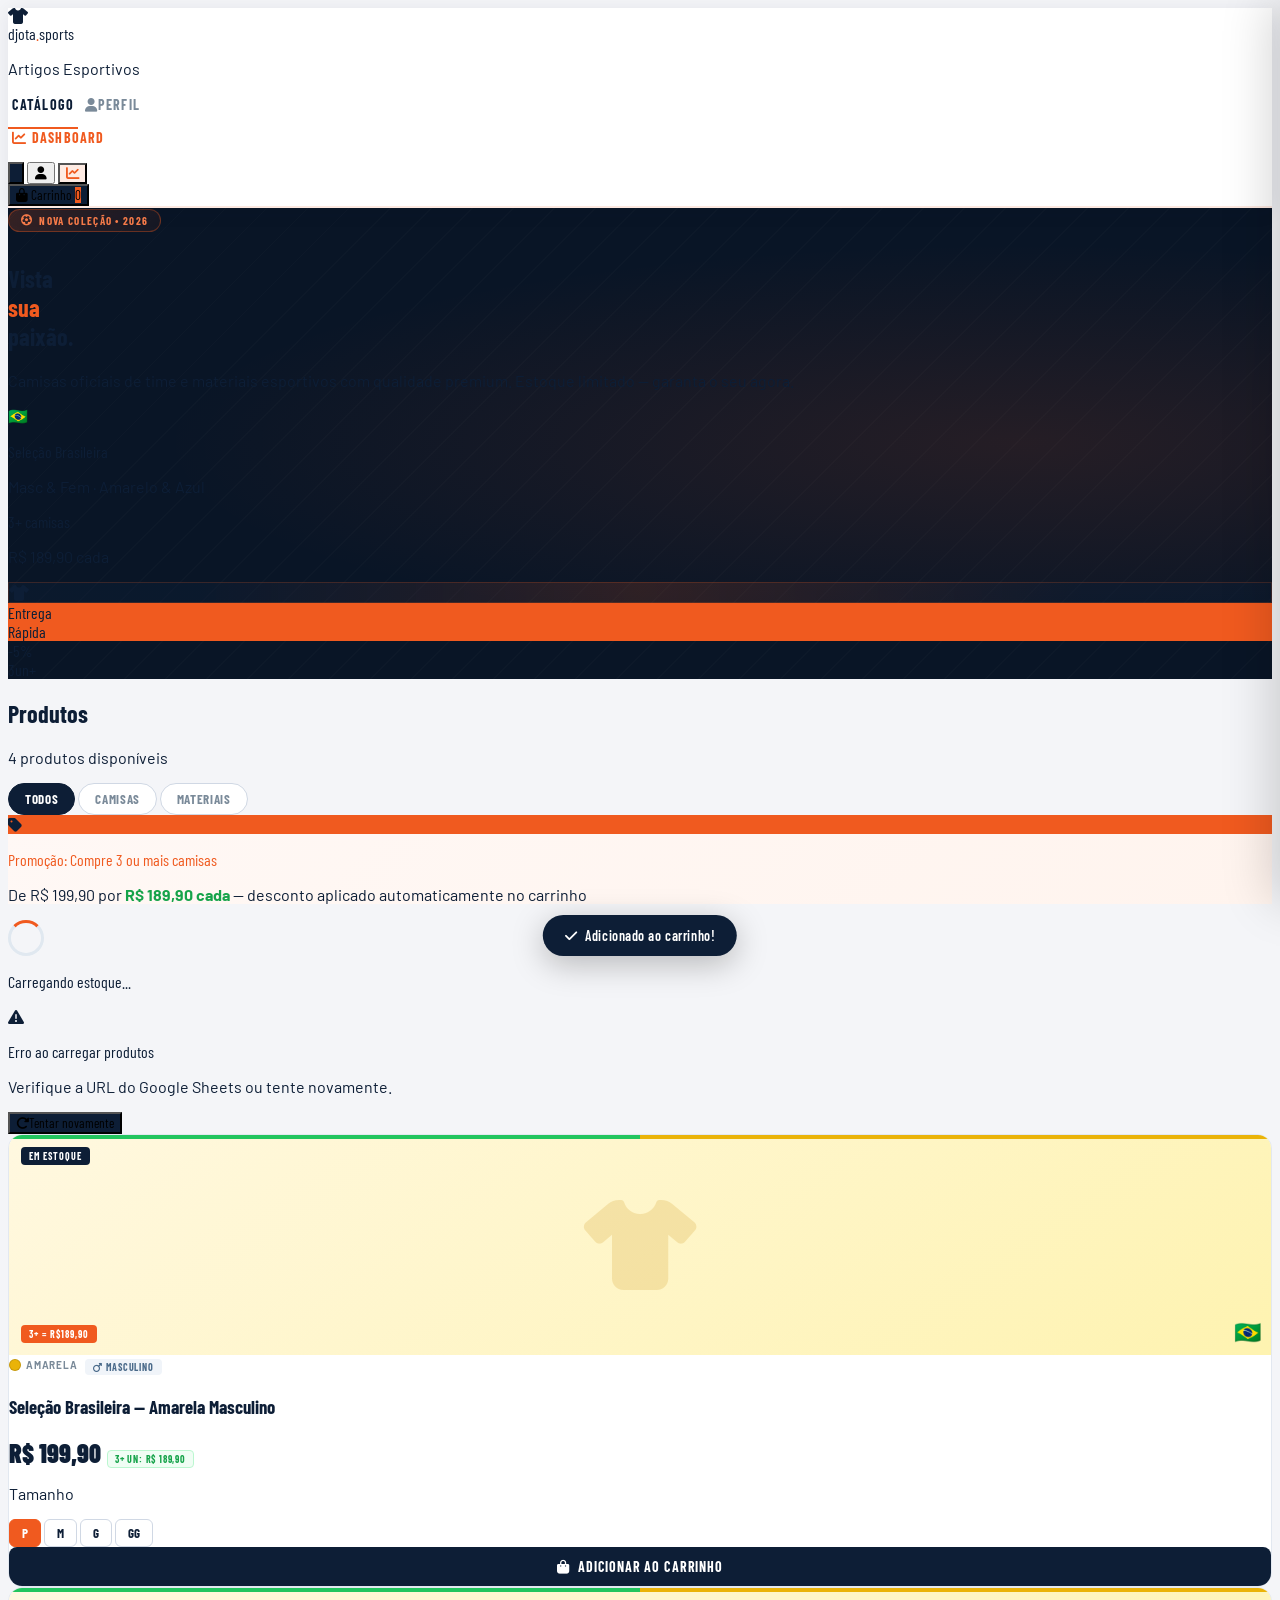
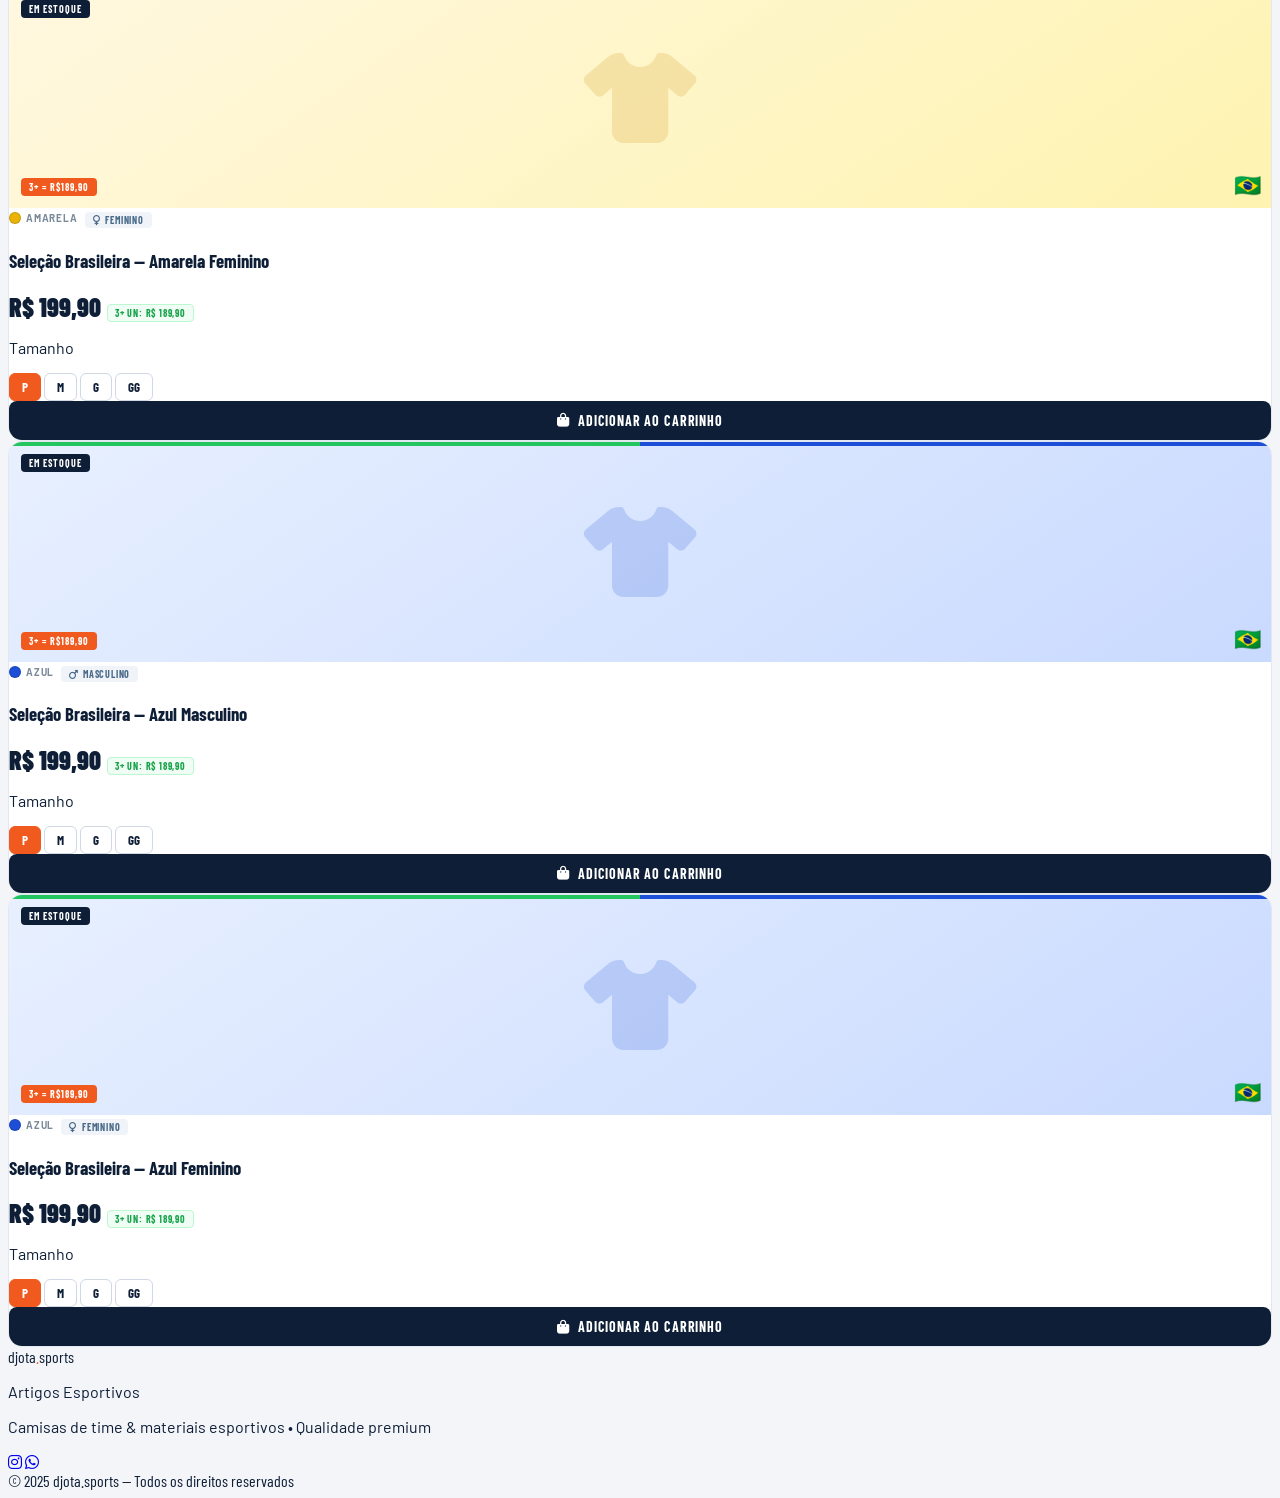
==== commit 7ad8e2e8: "1.1 att" ====
--- a/index.html
+++ b/index.html
@@ -650,7 +650,7 @@
     <div class="flex-1">
       <div class="brasil-badge mb-1">
         <i class="fa-solid fa-futbol text-[10px]"></i>
-        Nova Coleção • 2025
+        Nova Coleção • 2026
       </div>
       <h1 class="font-display font-black text-5xl sm:text-7xl leading-none uppercase mb-4">
         Vista<br>
